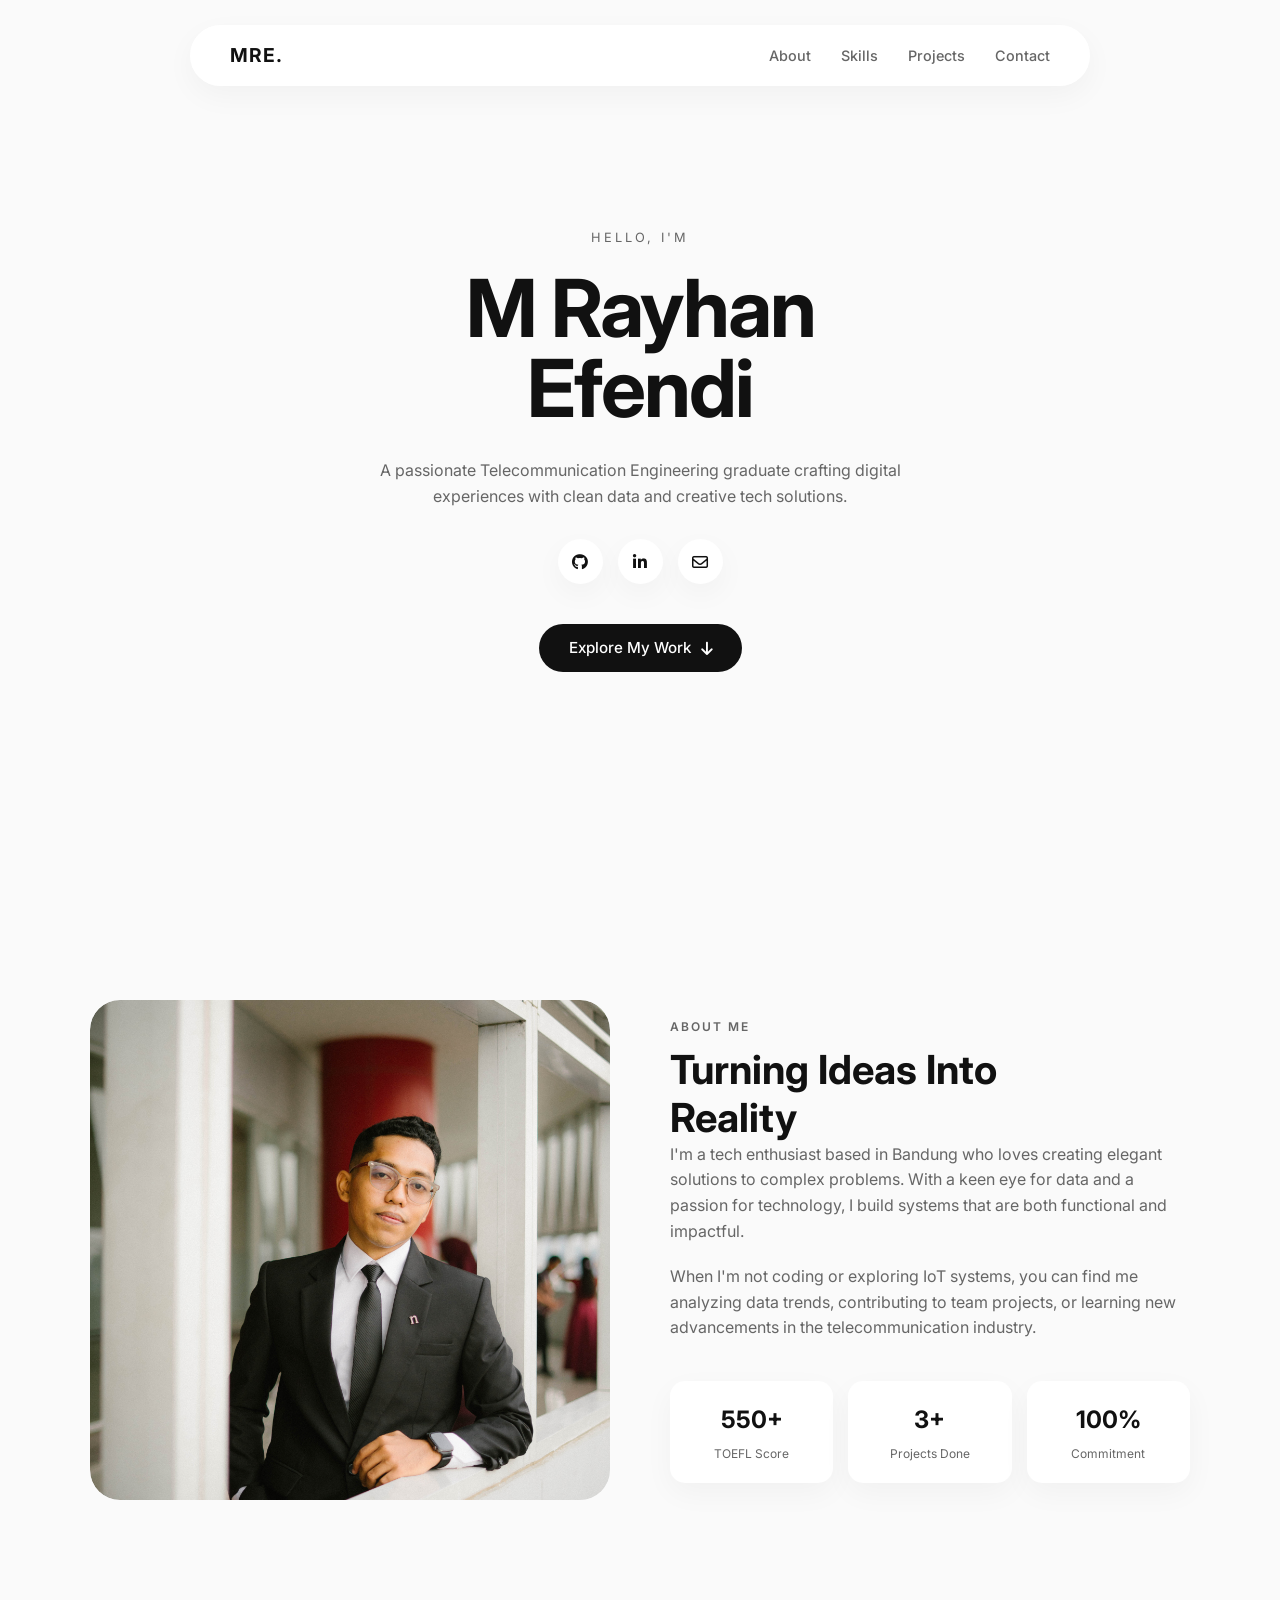
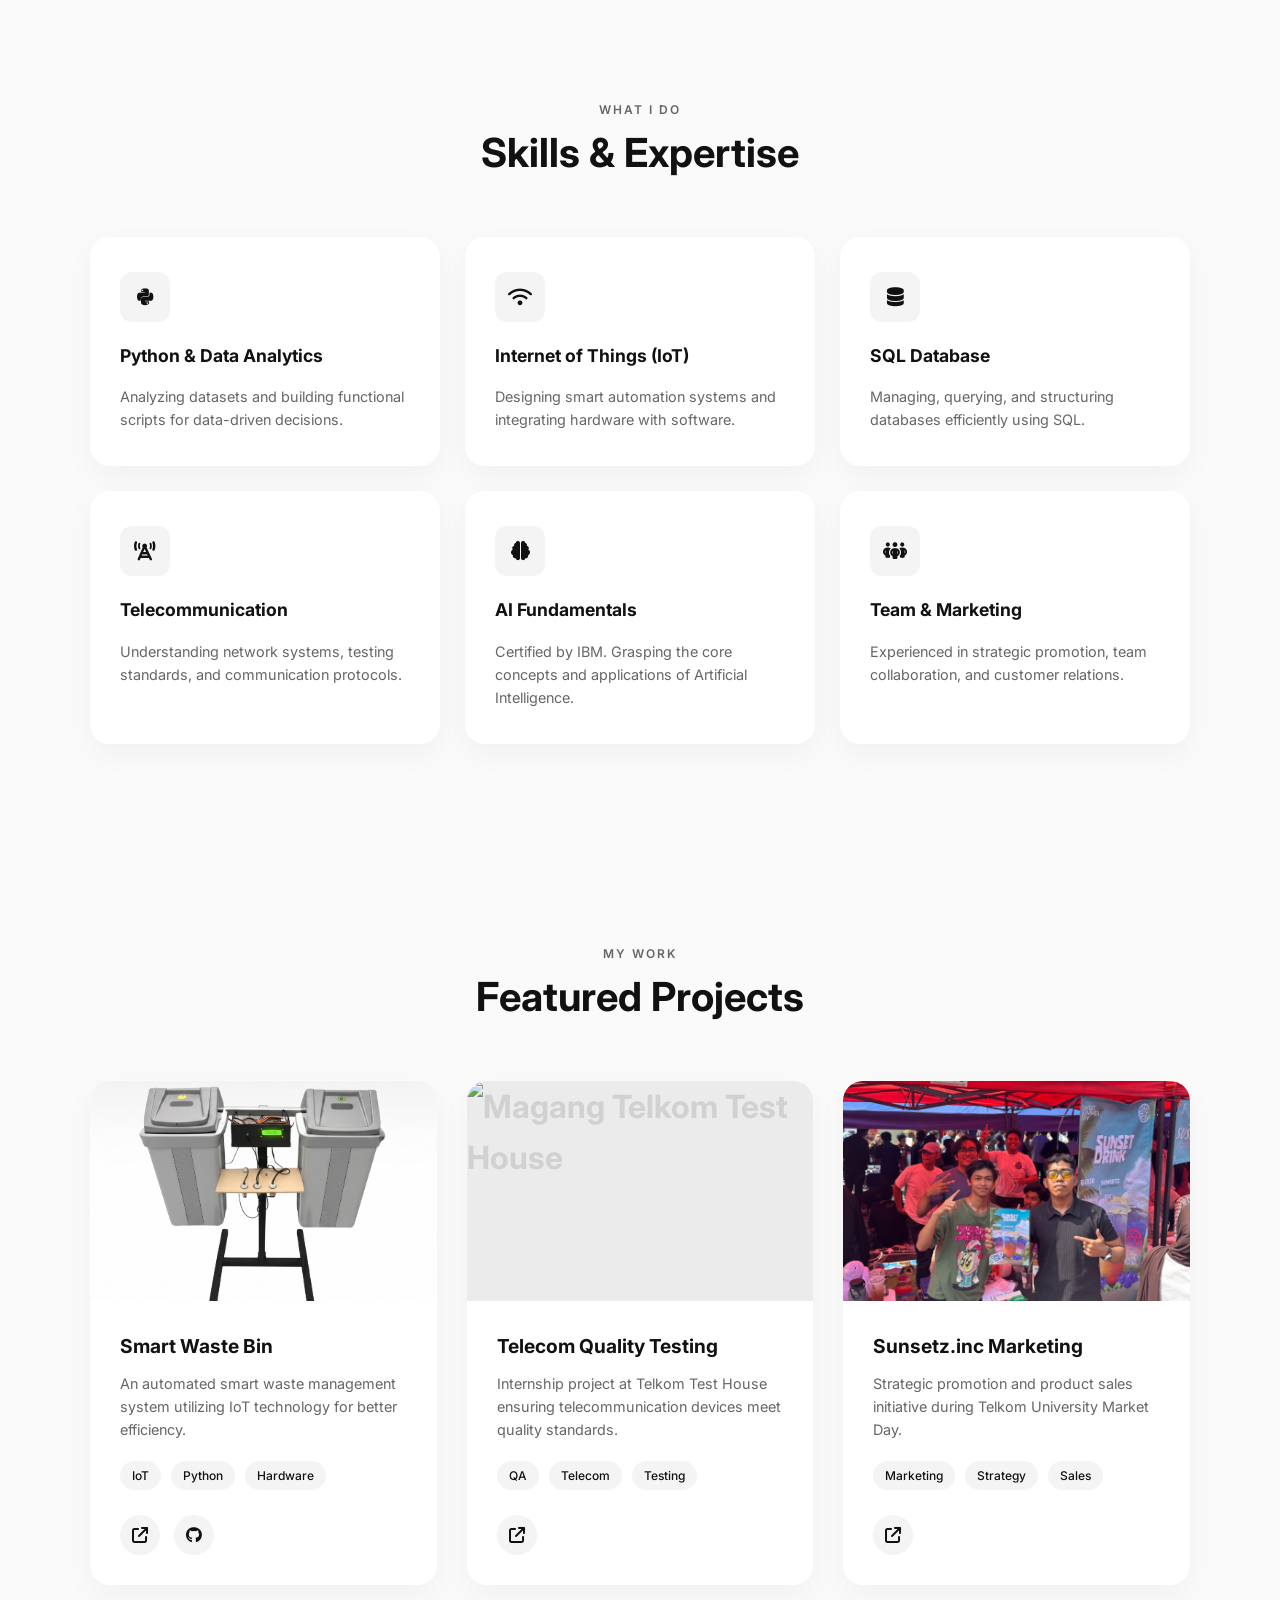
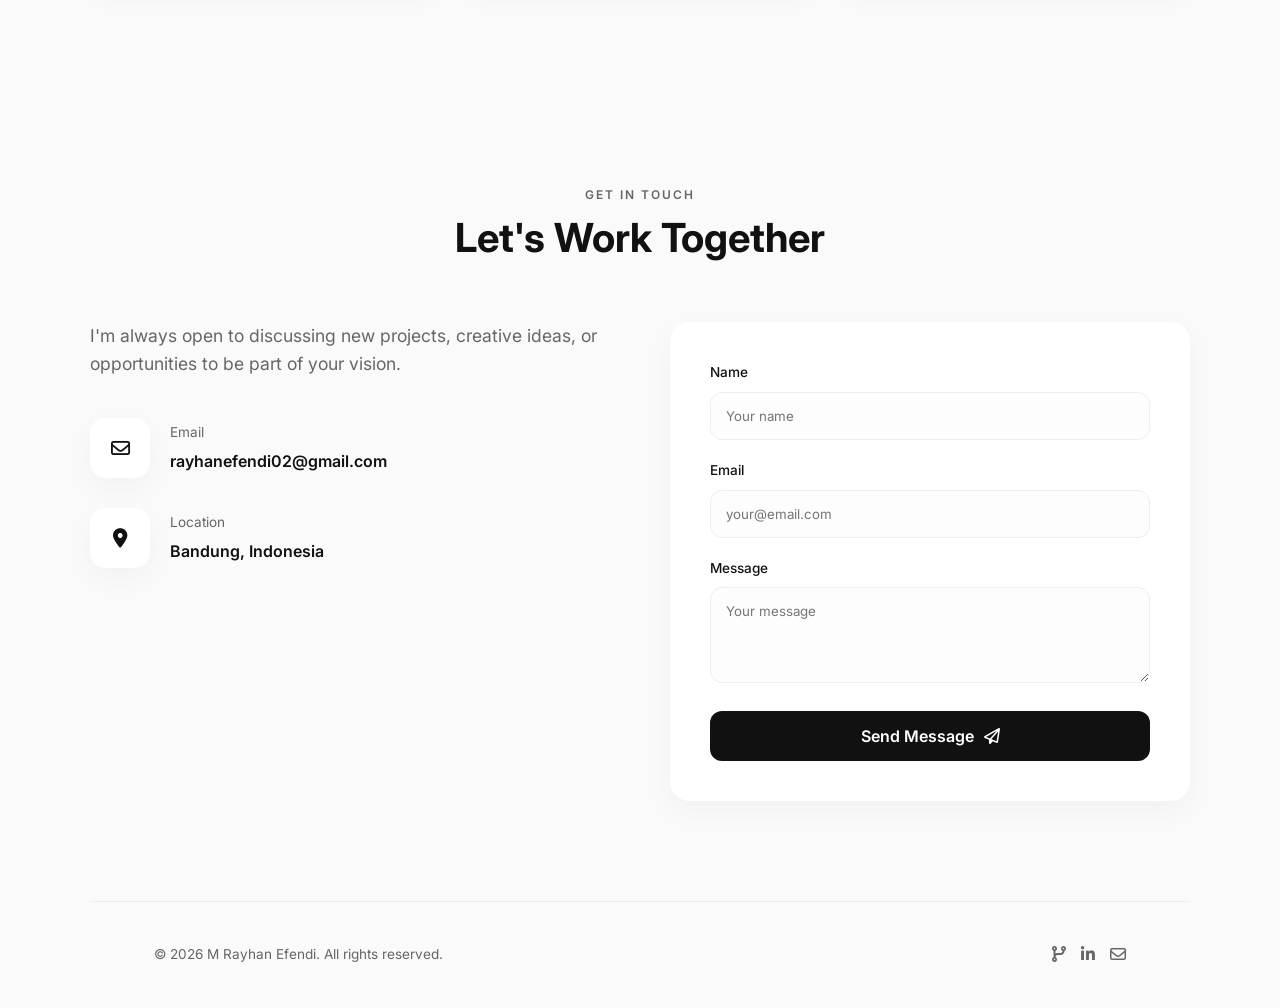
==== index.html @ 240150b1 "Add files via upload" ====
<!DOCTYPE html>
<html lang="id">
<head>
    <meta charset="UTF-8">
    <meta name="viewport" content="width=device-width, initial-scale=1.0">
    <title>M Rayhan Efendi | Portfolio</title>
    <!-- Font Google: Inter -->
    <link href="https://fonts.googleapis.com/css2?family=Inter:wght@300;400;500;600;700&display=swap" rel="stylesheet">
    <!-- Ikon FontAwesome -->
    <link rel="stylesheet" href="https://cdnjs.cloudflare.com/ajax/libs/font-awesome/6.4.0/css/all.min.css">
    <link rel="stylesheet" href="style.css">
</head>
<body>

    <!-- Navigasi -->
    <nav class="navbar">
        <div class="logo">MRE.</div>
        <ul class="nav-links">
            <li><a href="#about">About</a></li>
            <li><a href="#skills">Skills</a></li>
            <li><a href="#projects">Projects</a></li>
            <li><a href="#contact">Contact</a></li>
        </ul>
    </nav>

    <!-- Hero Section -->
    <section id="hero" class="hero-section">
        <p class="subtitle">HELLO, I'M</p>
        <h1>M Rayhan<br>Efendi</h1>
        <p class="description">
            A passionate Telecommunication Engineering graduate crafting digital<br>experiences with clean data and creative tech solutions.
        </p>
        <div class="social-icons">
            <a href="https://github.com/rayhanefendi1"><i class="fa-brands fa-github"></i></a>
            <a href="https://www.linkedin.com/in/rayhanefendi/"><i class="fa-brands fa-linkedin-in"></i></a>
            <a href="https://mail.google.com/mail/?view=cm&fs=1&to=rayhanefendi02@gmail.com" target="_blank"><i class="fa-regular fa-envelope"></i></a>
        </div>
        <a href="#projects" class="btn-primary">Explore My Work <i class="fa-solid fa-arrow-down"></i></a>
    </section>

    <!-- About Section -->
    <section id="about" class="section">
        <div class="section-container about-grid">
            <div class="about-image">
    <img src="images/profil.jpg" alt="Foto M Rayhan Efendi">
</div>
            <div class="about-content">
                <p class="section-label">ABOUT ME</p>
                <h2>Turning Ideas Into<br>Reality</h2>
                <p class="text-muted">
                    I'm a tech enthusiast based in Bandung who loves creating elegant solutions to complex problems. With a keen eye for data and a passion for technology, I build systems that are both functional and impactful.
                </p>
                <p class="text-muted">
                    When I'm not coding or exploring IoT systems, you can find me analyzing data trends, contributing to team projects, or learning new advancements in the telecommunication industry.
                </p>
                <div class="stats-grid">
                    <div class="stat-box">
                        <h3>550+</h3>
                        <p>TOEFL Score</p>
                    </div>
                    <div class="stat-box">
                        <h3>3+</h3>
                        <p>Projects Done</p>
                    </div>
                    <div class="stat-box">
                        <h3>100%</h3>
                        <p>Commitment</p>
                    </div>
                </div>
            </div>
        </div>
    </section>

    <!-- Skills Section -->
    <section id="skills" class="section">
        <div class="section-header">
            <p class="section-label">WHAT I DO</p>
            <h2>Skills & Expertise</h2>
        </div>
        <div class="section-container skills-grid">
            <!-- Card 1 -->
            <div class="skill-card">
                <div class="icon-box"><i class="fa-brands fa-python"></i></div>
                <h3>Python & Data Analytics</h3>
                <p>Analyzing datasets and building functional scripts for data-driven decisions.</p>
            </div>
            <!-- Card 2 -->
            <div class="skill-card">
                <div class="icon-box"><i class="fa-solid fa-wifi"></i></div>
                <h3>Internet of Things (IoT)</h3>
                <p>Designing smart automation systems and integrating hardware with software.</p>
            </div>
            <!-- Card 3 -->
            <div class="skill-card">
                <div class="icon-box"><i class="fa-solid fa-database"></i></div>
                <h3>SQL Database</h3>
                <p>Managing, querying, and structuring databases efficiently using SQL.</p>
            </div>
            <!-- Card 4 -->
            <div class="skill-card">
                <div class="icon-box"><i class="fa-solid fa-tower-cell"></i></div>
                <h3>Telecommunication</h3>
                <p>Understanding network systems, testing standards, and communication protocols.</p>
            </div>
            <!-- Card 5 -->
            <div class="skill-card">
                <div class="icon-box"><i class="fa-solid fa-brain"></i></div>
                <h3>AI Fundamentals</h3>
                <p>Certified by IBM. Grasping the core concepts and applications of Artificial Intelligence.</p>
            </div>
            <!-- Card 6 -->
            <div class="skill-card">
                <div class="icon-box"><i class="fa-solid fa-people-group"></i></div>
                <h3>Team & Marketing</h3>
                <p>Experienced in strategic promotion, team collaboration, and customer relations.</p>
            </div>
        </div>
    </section>

    <!-- Projects Section -->
    <section id="projects" class="section">
        <div class="section-header">
            <p class="section-label">MY WORK</p>
            <h2>Featured Projects</h2>
        </div>
        <div class="section-container projects-grid">
            <!-- Project 1 -->
            <div class="project-card">
                <div class="project-img">
    <img src="images/proyek1.png" alt="Proyek Smart Waste Bin">
</div>
                <div class="project-info">
                    <h3>Smart Waste Bin</h3>
                    <p>An automated smart waste management system utilizing IoT technology for better efficiency.</p>
                    <div class="tags">
                        <span>IoT</span>
                        <span>Python</span>
                        <span>Hardware</span>
                    </div>
                    <div class="project-links">
                        <a href="https://repository.telkomuniversity.ac.id/pustaka/239246/pengembangan-aplikasi-bank-sampah-dan-perancangan-tempat-sampah-pintar-berbasis-iot-dalam-bentuk-buku-karya-ilmiah.html"><i class="fa-solid fa-arrow-up-right-from-square"></i></a>
                        <a href="#"><i class="fa-brands fa-github"></i></a>
                    </div>
                </div>
            </div>
            <!-- Project 2 -->
            <div class="project-card">
                <div class="project-img">
    <img src="images/proyek2.jpg" alt="Magang Telkom Test House">
</div>
                <div class="project-info">
                    <h3>Telecom Quality Testing</h3>
                    <p>Internship project at Telkom Test House ensuring telecommunication devices meet quality standards.</p>
                    <div class="tags">
                        <span>QA</span>
                        <span>Telecom</span>
                        <span>Testing</span>
                    </div>
                    <div class="project-links">
                        <a href="https://telkomtesthouse.co.id/"><i class="fa-solid fa-arrow-up-right-from-square"></i></a>
                    </div>
                </div>
            </div>
            <!-- Project 3 -->
            <div class="project-card">
                <div class="project-img">
    <img src="images/proyek3.jpg" alt="Market Day Telkom University">
</div>
                <div class="project-info">
                    <h3>Sunsetz.inc Marketing</h3>
                    <p>Strategic promotion and product sales initiative during Telkom University Market Day.</p>
                    <div class="tags">
                        <span>Marketing</span>
                        <span>Strategy</span>
                        <span>Sales</span>
                    </div>
                    <div class="project-links">
                        <a href="https://www.instagram.com/sunsetz.inc?utm_source=ig_web_button_share_sheet&igsh=ZDNlZDc0MzIxNw=="><i class="fa-solid fa-arrow-up-right-from-square"></i></a>
                    </div>
                </div>
            </div>
        </div>
    </section>

    <!-- Contact Section -->
    <section id="contact" class="section">
        <div class="section-header">
            <p class="section-label">GET IN TOUCH</p>
            <h2>Let's Work Together</h2>
        </div>
        <div class="section-container contact-grid">
            <div class="contact-info">
                <p class="contact-desc">I'm always open to discussing new projects, creative ideas, or opportunities to be part of your vision.</p>
                
                <!-- Tombol Klik Email (Langsung ke Gmail) -->
<a href="https://mail.google.com/mail/?view=cm&fs=1&to=rayhanefendi02@gmail.com" target="_blank" class="contact-item link-interaktif">
    <div class="icon-box"><i class="fa-regular fa-envelope"></i></div>
    <div>
        <p class="item-title">Email</p>
        <p class="item-detail">rayhanefendi02@gmail.com</p>
    </div>
</a>

<!-- Tombol Klik Lokasi (Membuka Google Maps) -->
<a href="https://maps.google.com/?q=Bandung,Indonesia" target="_blank" class="contact-item link-interaktif">
    <div class="icon-box"><i class="fa-solid fa-location-dot"></i></div>
    <div>
        <p class="item-title">Location</p>
        <p class="item-detail">Bandung, Indonesia</p>
    </div>
</a>
            </div>
            
            <div class="contact-form">
                <form>
                    <div class="form-group">
                        <label>Name</label>
                        <input type="text" placeholder="Your name">
                    </div>
                    <div class="form-group">
                        <label>Email</label>
                        <input type="email" placeholder="your@email.com">
                    </div>
                    <div class="form-group">
                        <label>Message</label>
                        <textarea rows="4" placeholder="Your message"></textarea>
                    </div>
                    <button type="submit" class="btn-submit">Send Message <i class="fa-regular fa-paper-plane"></i></button>
                </form>
            </div>
        </div>
    </section>

    <!-- Footer -->
    <footer>
        <p>&copy; 2026 M Rayhan Efendi. All rights reserved.</p>
        <div class="footer-icons">
            <a href="#"><i class="fa-solid fa-code-branch"></i></a>
            <a href="https://www.linkedin.com/in/rayhanefendi/"><i class="fa-brands fa-linkedin-in"></i></a>
            <a href="https://mail.google.com/mail/?view=cm&fs=1&to=rayhanefendi02@gmail.com" target="_blank"><i class="fa-regular fa-envelope"></i></a>
        </div>
    </footer>

</body>
</html>
---- style.css ----
/* Variabel Warna & Font */
:root {
    --bg-color: #fafafa;
    --card-bg: #ffffff;
    --text-main: #111111;
    --text-muted: #666666;
    --accent: #000000;
    --border-radius: 20px;
    --shadow: 0 10px 30px rgba(0, 0, 0, 0.04);
}

* {
    margin: 0;
    padding: 0;
    box-sizing: border-box;
    font-family: 'Inter', sans-serif;
    scroll-behavior: smooth;
}

body {
    background-color: var(--bg-color);
    color: var(--text-main);
    line-height: 1.6;
}

/* Navigasi (Pill Shape) */
.navbar {
    position: fixed;
    top: 25px;
    left: 50%;
    transform: translateX(-50%);
    background: rgba(255, 255, 255, 0.95);
    backdrop-filter: blur(10px);
    padding: 15px 40px;
    border-radius: 50px;
    display: flex;
    justify-content: space-between;
    align-items: center;
    width: 90%;
    max-width: 900px;
    box-shadow: var(--shadow);
    z-index: 1000;
}

.logo {
    font-weight: 700;
    font-size: 1.2rem;
    letter-spacing: 1px;
}

.nav-links {
    list-style: none;
    display: flex;
    gap: 30px;
}

.nav-links a {
    text-decoration: none;
    color: var(--text-muted);
    font-size: 0.9rem;
    font-weight: 500;
    transition: color 0.3s;
}

.nav-links a:hover {
    color: var(--text-main);
}

/* Base Layout Sections */
.section {
    padding: 100px 5%;
}

.section-container {
    max-width: 1100px;
    margin: 0 auto;
}

.section-header {
    text-align: center;
    margin-bottom: 60px;
}

.section-label {
    font-size: 0.75rem;
    font-weight: 600;
    color: var(--text-muted);
    letter-spacing: 2px;
    margin-bottom: 10px;
    text-transform: uppercase;
}

h2 {
    font-size: 2.5rem;
    font-weight: 700;
    line-height: 1.2;
}

.text-muted {
    color: var(--text-muted);
    margin-bottom: 20px;
}

/* Hero Section */
.hero-section {
    height: 100vh;
    display: flex;
    flex-direction: column;
    justify-content: center;
    align-items: center;
    text-align: center;
    padding: 0 20px;
}

.hero-section .subtitle {
    font-size: 0.8rem;
    letter-spacing: 3px;
    color: var(--text-muted);
    margin-bottom: 20px;
}

.hero-section h1 {
    font-size: 5rem;
    font-weight: 700;
    line-height: 1;
    margin-bottom: 30px;
    letter-spacing: -2px;
}

.hero-section .description {
    color: var(--text-muted);
    max-width: 600px;
    margin-bottom: 30px;
}

.social-icons {
    display: flex;
    gap: 15px;
    margin-bottom: 40px;
}

.social-icons a {
    display: flex;
    align-items: center;
    justify-content: center;
    width: 45px;
    height: 45px;
    background: var(--card-bg);
    border-radius: 50%;
    color: var(--text-main);
    text-decoration: none;
    box-shadow: var(--shadow);
    transition: transform 0.3s;
}

.social-icons a:hover {
    transform: translateY(-3px);
}

.btn-primary {
    background: var(--text-main);
    color: white;
    padding: 12px 30px;
    border-radius: 30px;
    text-decoration: none;
    font-weight: 500;
    font-size: 0.95rem;
    display: inline-flex;
    align-items: center;
    gap: 10px;
    transition: opacity 0.3s;
}

.btn-primary:hover {
    opacity: 0.8;
}

/* About Section */
.about-grid {
    display: grid;
    grid-template-columns: 1fr 1fr;
    gap: 60px;
    align-items: center;
}

.about-image {
    background: #ebebeb;
    border-radius: 30px;
    height: 500px;
    display: flex;
    justify-content: center;
    align-items: center;
    font-size: 5rem;
    font-weight: 700;
    color: #d1d1d1;
}

.stats-grid {
    display: grid;
    grid-template-columns: repeat(3, 1fr);
    gap: 15px;
    margin-top: 40px;
}

.stat-box {
    background: var(--card-bg);
    padding: 20px;
    border-radius: 15px;
    text-align: center;
    box-shadow: var(--shadow);
}

.stat-box h3 {
    font-size: 1.5rem;
    margin-bottom: 5px;
}

.stat-box p {
    font-size: 0.75rem;
    color: var(--text-muted);
}

/* Skills Section */
.skills-grid {
    display: grid;
    grid-template-columns: repeat(3, 1fr);
    gap: 25px;
}

.skill-card {
    background: var(--card-bg);
    padding: 35px 30px;
    border-radius: var(--border-radius);
    box-shadow: var(--shadow);
    transition: transform 0.3s;
}

.skill-card:hover {
    transform: translateY(-5px);
}

.skill-card .icon-box {
    display: inline-flex;
    align-items: center;
    justify-content: center;
    width: 50px;
    height: 50px;
    background: #f4f4f4;
    border-radius: 12px;
    margin-bottom: 20px;
    font-size: 1.2rem;
}

.skill-card h3 {
    font-size: 1.1rem;
    margin-bottom: 15px;
}

.skill-card p {
    font-size: 0.9rem;
    color: var(--text-muted);
}

/* Projects Section */
.projects-grid {
    display: grid;
    grid-template-columns: repeat(3, 1fr);
    gap: 30px;
}

.project-card {
    background: var(--card-bg);
    border-radius: var(--border-radius);
    overflow: hidden;
    box-shadow: var(--shadow);
    display: flex;
    flex-direction: column;
}

.project-img {
    background: #ebebeb;
    height: 220px;
    display: flex;
    justify-content: center;
    align-items: center;
    font-size: 2rem;
    font-weight: 700;
    color: #d1d1d1;
}

.project-info {
    padding: 30px;
    display: flex;
    flex-direction: column;
    flex-grow: 1;
}

.project-info h3 {
    font-size: 1.2rem;
    margin-bottom: 10px;
}

.project-info p {
    font-size: 0.9rem;
    color: var(--text-muted);
    margin-bottom: 20px;
    flex-grow: 1;
}

.tags {
    display: flex;
    gap: 10px;
    margin-bottom: 25px;
}

.tags span {
    background: #f4f4f4;
    padding: 5px 12px;
    border-radius: 20px;
    font-size: 0.75rem;
    font-weight: 500;
}

.project-links a {
    display: inline-flex;
    align-items: center;
    justify-content: center;
    width: 40px;
    height: 40px;
    border-radius: 50%;
    background: #f4f4f4;
    color: var(--text-main);
    text-decoration: none;
    margin-right: 10px;
    transition: background 0.3s;
}

.project-links a:hover {
    background: #e0e0e0;
}

/* Contact Section */
.contact-grid {
    display: grid;
    grid-template-columns: 1fr 1fr;
    gap: 60px;
    align-items: flex-start;
}

.contact-desc {
    font-size: 1.1rem;
    color: var(--text-muted);
    margin-bottom: 40px;
}

.contact-item {
    display: flex;
    align-items: center;
    gap: 20px;
    margin-bottom: 30px;
}

.contact-item .icon-box {
    display: flex;
    align-items: center;
    justify-content: center;
    width: 60px;
    height: 60px;
    background: var(--card-bg);
    border-radius: 15px;
    box-shadow: var(--shadow);
    font-size: 1.2rem;
}

.item-title {
    font-size: 0.85rem;
    color: var(--text-muted);
    margin-bottom: 5px;
}

.item-detail {
    font-weight: 600;
}

.contact-form {
    background: var(--card-bg);
    padding: 40px;
    border-radius: var(--border-radius);
    box-shadow: var(--shadow);
}

.form-group {
    margin-bottom: 20px;
}

.form-group label {
    display: block;
    font-size: 0.85rem;
    margin-bottom: 8px;
    font-weight: 500;
}

.form-group input,
.form-group textarea {
    width: 100%;
    padding: 15px;
    border: 1px solid #eee;
    border-radius: 12px;
    background: #fdfdfd;
    outline: none;
    font-family: inherit;
    transition: border-color 0.3s;
}

.form-group input:focus,
.form-group textarea:focus {
    border-color: #ccc;
}

.btn-submit {
    width: 100%;
    padding: 15px;
    background: var(--text-main);
    color: white;
    border: none;
    border-radius: 12px;
    font-weight: 600;
    font-size: 1rem;
    cursor: pointer;
    display: flex;
    justify-content: center;
    align-items: center;
    gap: 10px;
    transition: opacity 0.3s;
}

.btn-submit:hover {
    opacity: 0.8;
}

/* Footer */
footer {
    display: flex;
    justify-content: space-between;
    align-items: center;
    padding: 40px 5%;
    max-width: 1100px;
    margin: 0 auto;
    border-top: 1px solid #eee;
}

footer p {
    font-size: 0.85rem;
    color: var(--text-muted);
}

.footer-icons {
    display: flex;
    gap: 15px;
}

.footer-icons a {
    color: var(--text-muted);
    text-decoration: none;
    transition: color 0.3s;
}

.footer-icons a:hover {
    color: var(--text-main);
}

/* Responsive Design untuk HP & Tablet */
@media (max-width: 900px) {
    .about-grid, .contact-grid {
        grid-template-columns: 1fr;
    }
    .skills-grid, .projects-grid {
        grid-template-columns: repeat(2, 1fr);
    }
    .hero-section h1 {
        font-size: 3.5rem;
    }
    .nav-links {
        display: none; /* Menu disembunyikan di layar kecil */
    }
    .navbar {
        justify-content: center;
    }
}

@media (max-width: 600px) {
    .skills-grid, .projects-grid, .stats-grid {
        grid-template-columns: 1fr;
    }
    .hero-section h1 {
        font-size: 2.5rem;
    }
    footer {
        flex-direction: column;
        gap: 20px;
        text-align: center;
    }
}

/* Pengaturan Gambar Profil & Proyek */
.about-image, .project-img {
    padding: 0;
    overflow: hidden; /* Memotong gambar yang keluar batas lengkungan */
}

.about-image img {
    width: 100%;
    height: 100%;
    object-fit: cover; /* Memastikan gambar tidak gepeng */
    border-radius: 30px;
}

.project-img img {
    width: 100%;
    height: 100%;
    object-fit: cover;
    transition: transform 0.5s ease;
}

/* Efek Zoom saat proyek disorot mouse */
.project-card:hover .project-img img {
    transform: scale(1.1);
}

/* Efek interaktif untuk tombol kotak kontak */
a.link-interaktif {
    text-decoration: none; /* Menghilangkan garis bawah bawaan link */
    color: inherit; /* Mempertahankan warna teks asli (hitam/abu) */
    transition: transform 0.3s ease;
    cursor: pointer;
}

/* Membuat seluruh kotak kontak sedikit terangkat saat disorot mouse */
a.link-interaktif:hover {
    transform: translateX(10px);
}

/* Mengubah warna latar ikon saat disorot mouse agar lebih interaktif */
a.link-interaktif:hover .icon-box {
    background-color: #f0f0f0;
}
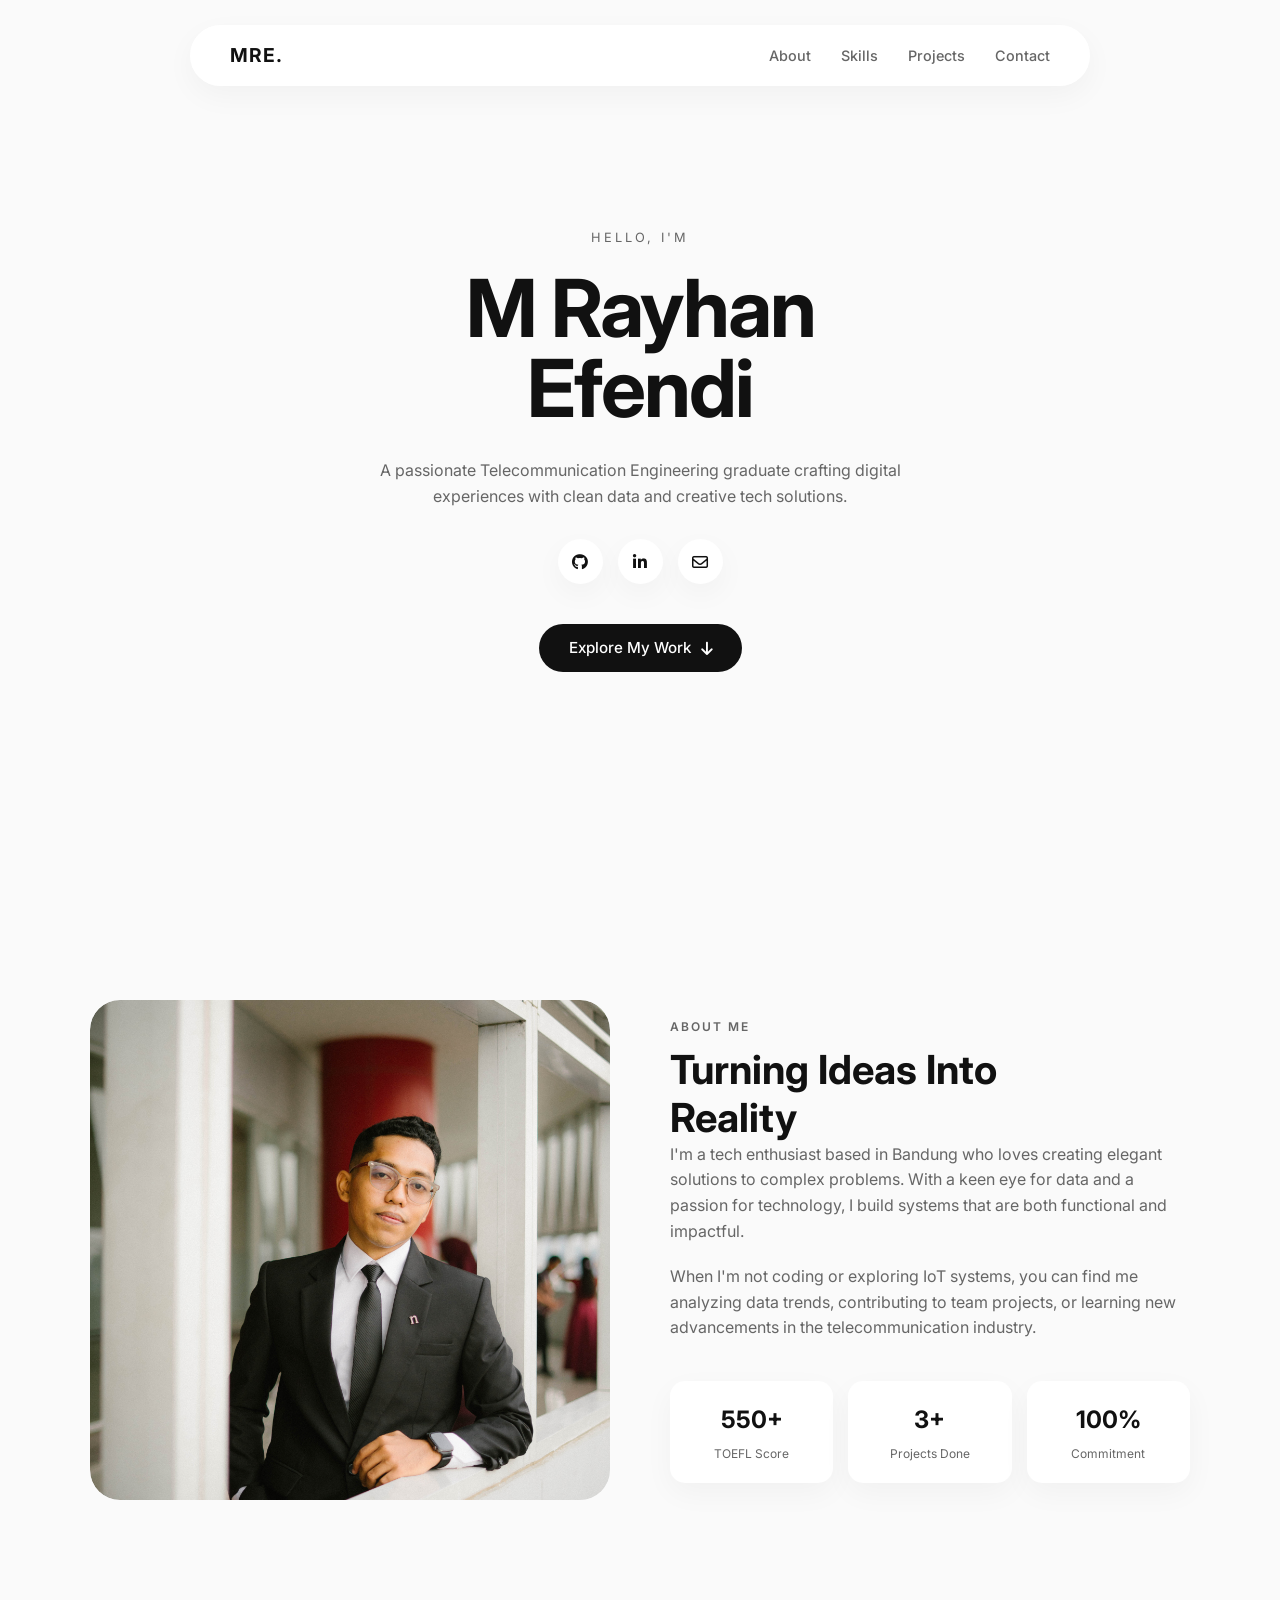
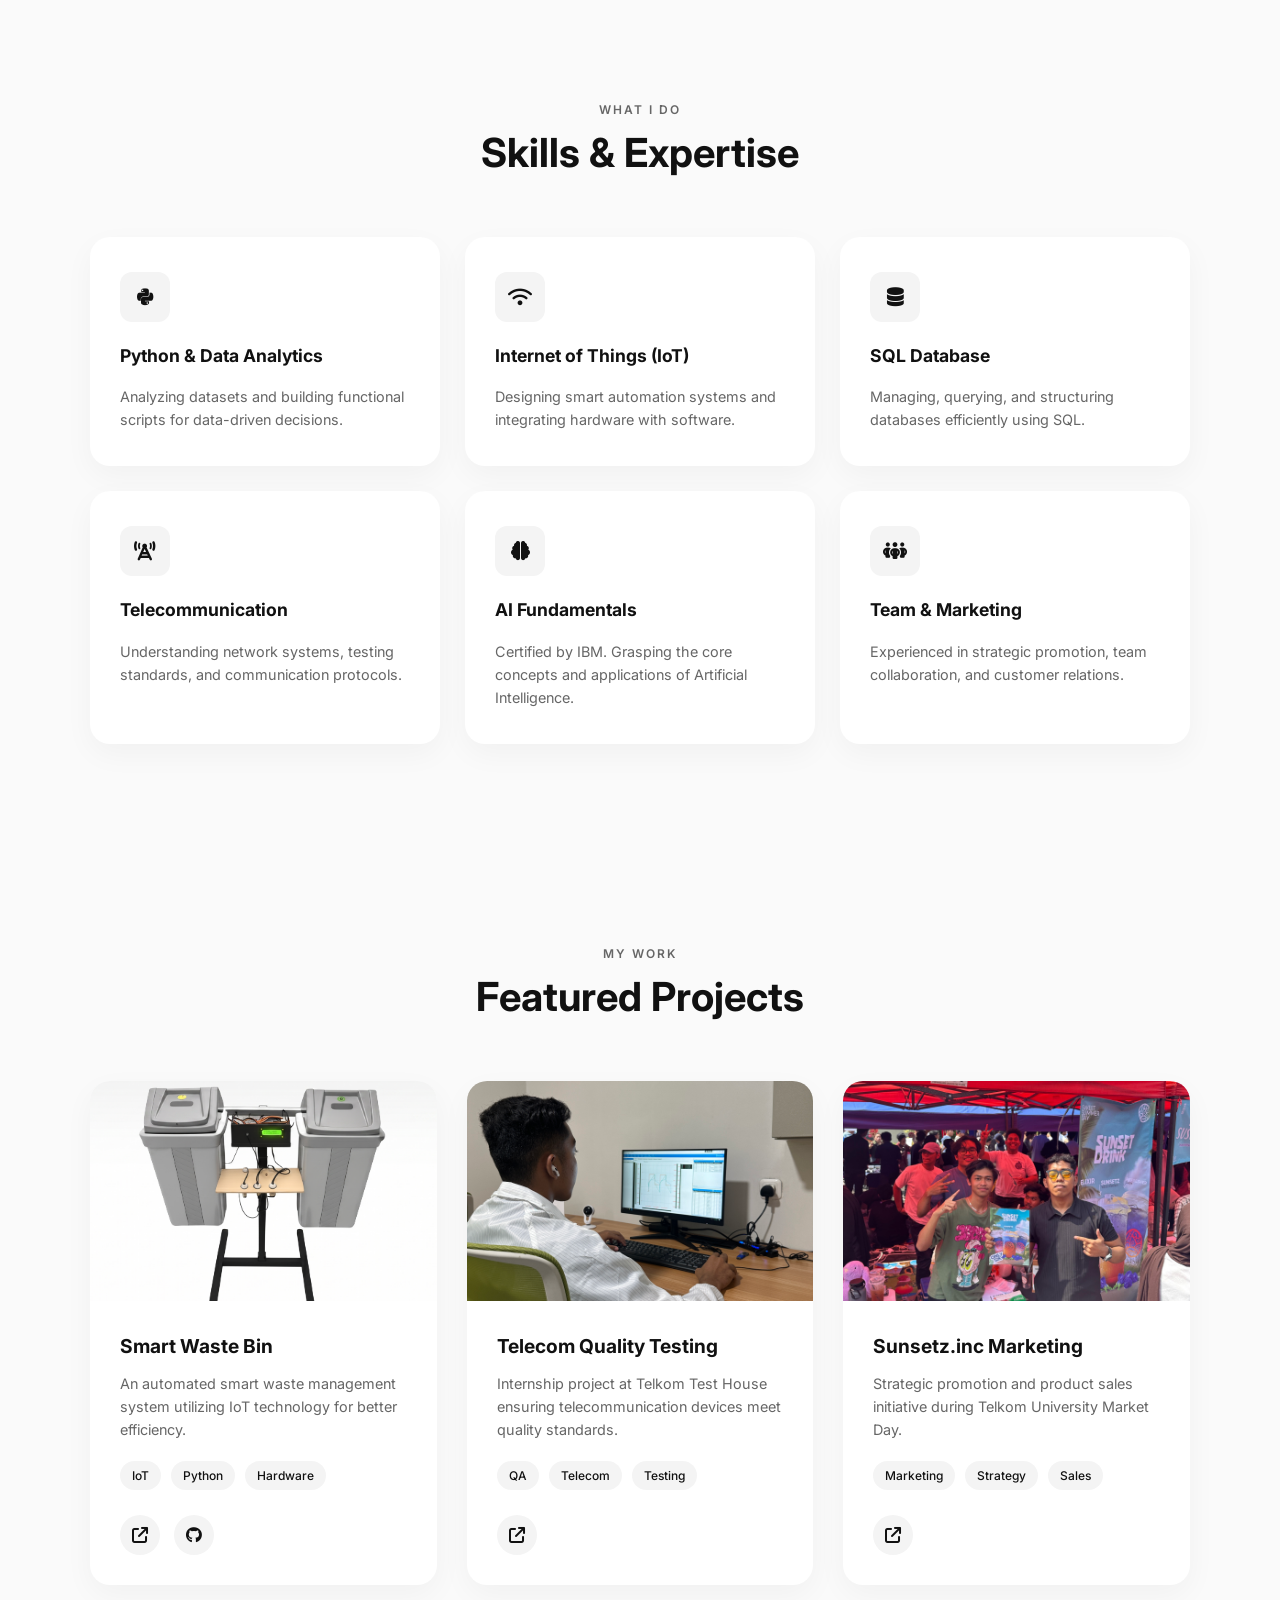
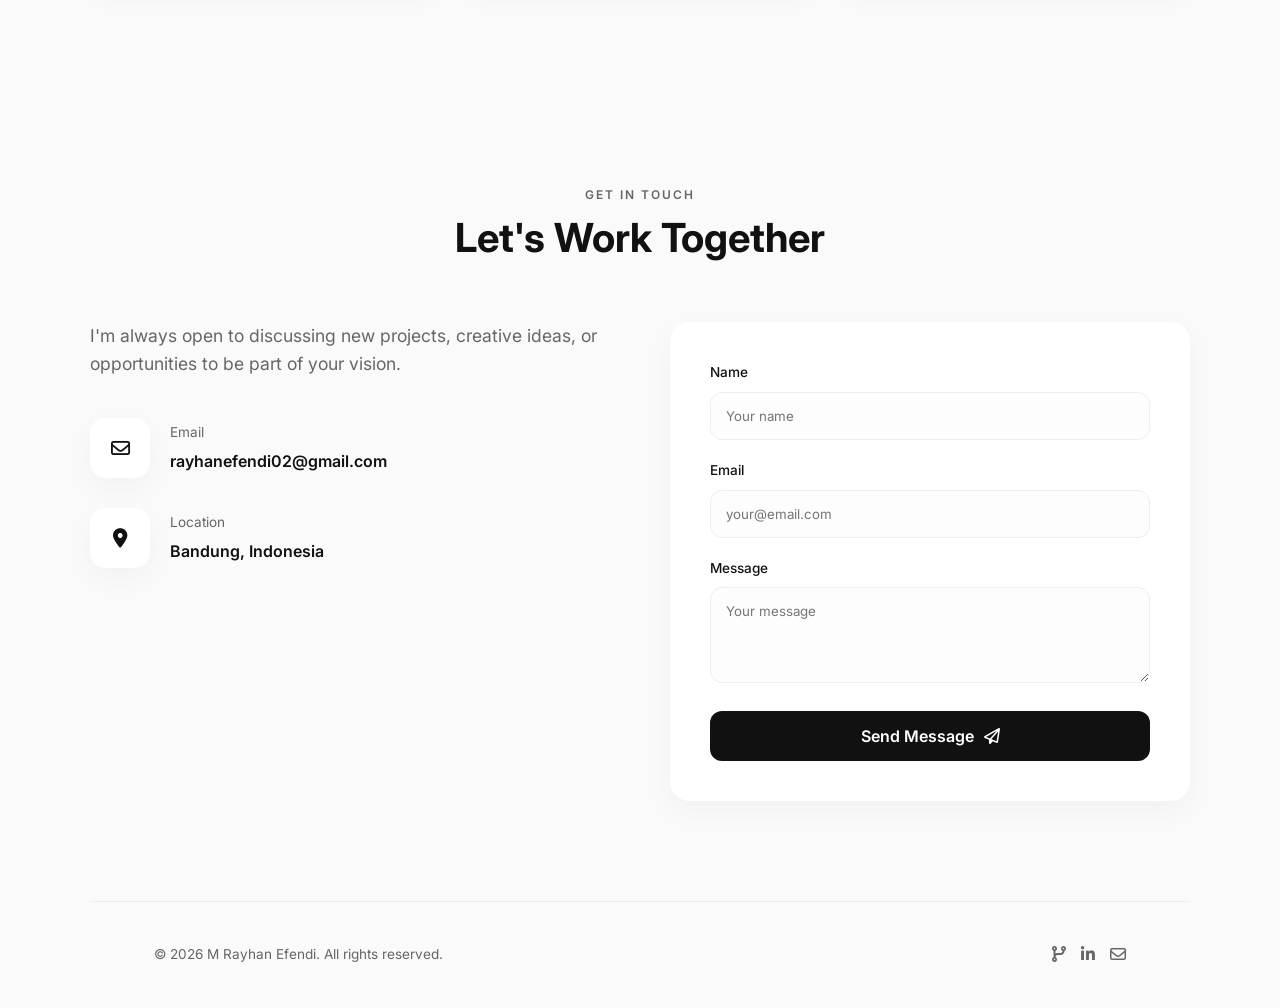
==== commit aa53d461: "Fix HTML encoding issues in index.html" ====
--- a/index.html
+++ b/index.html
@@ -146,7 +146,7 @@
             <!-- Project 2 -->
             <div class="project-card">
                 <div class="project-img">
-    <img src="images/proyek2.jpg" alt="Magang Telkom Test House">
+    <img src="images/proyek2.JPG" alt="Magang Telkom Test House">
 </div>
                 <div class="project-info">
                     <h3>Telecom Quality Testing</h3>
@@ -242,4 +242,4 @@
     </footer>
 
 </body>
-</html>+</html>
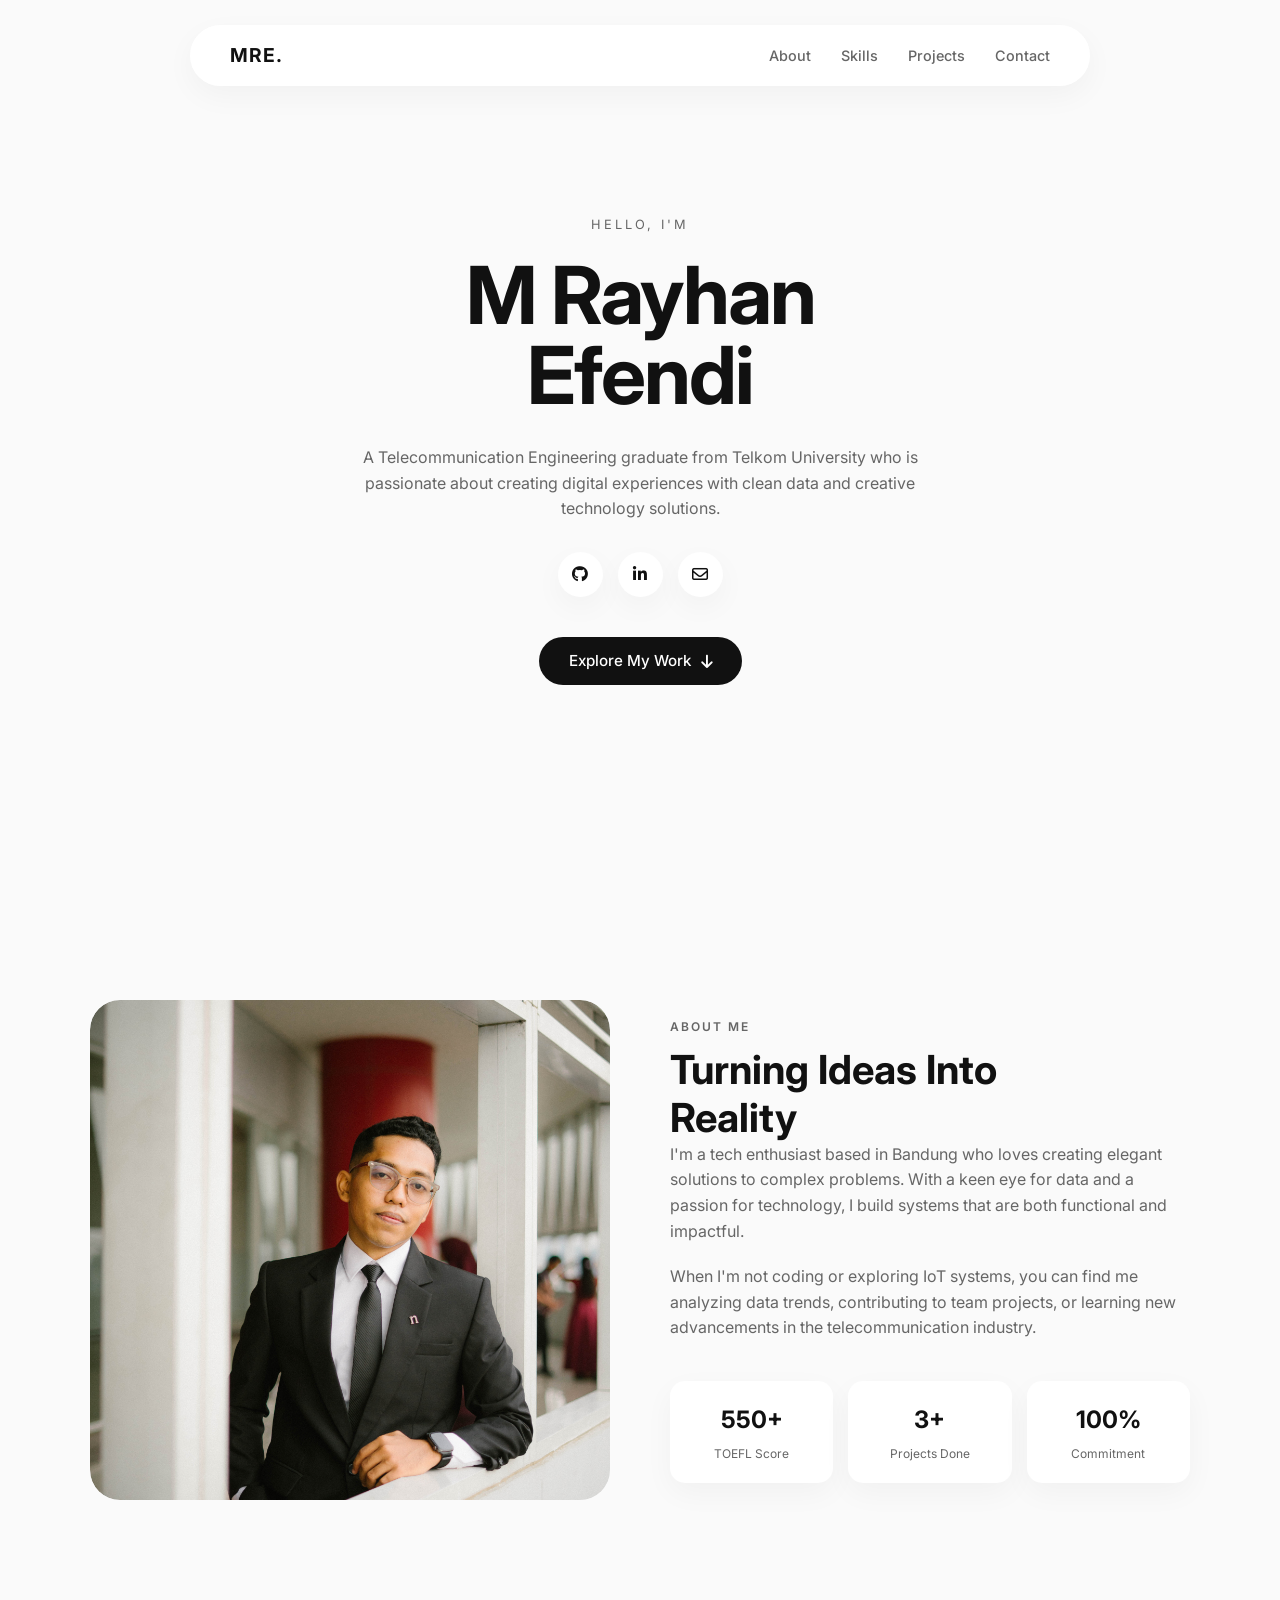
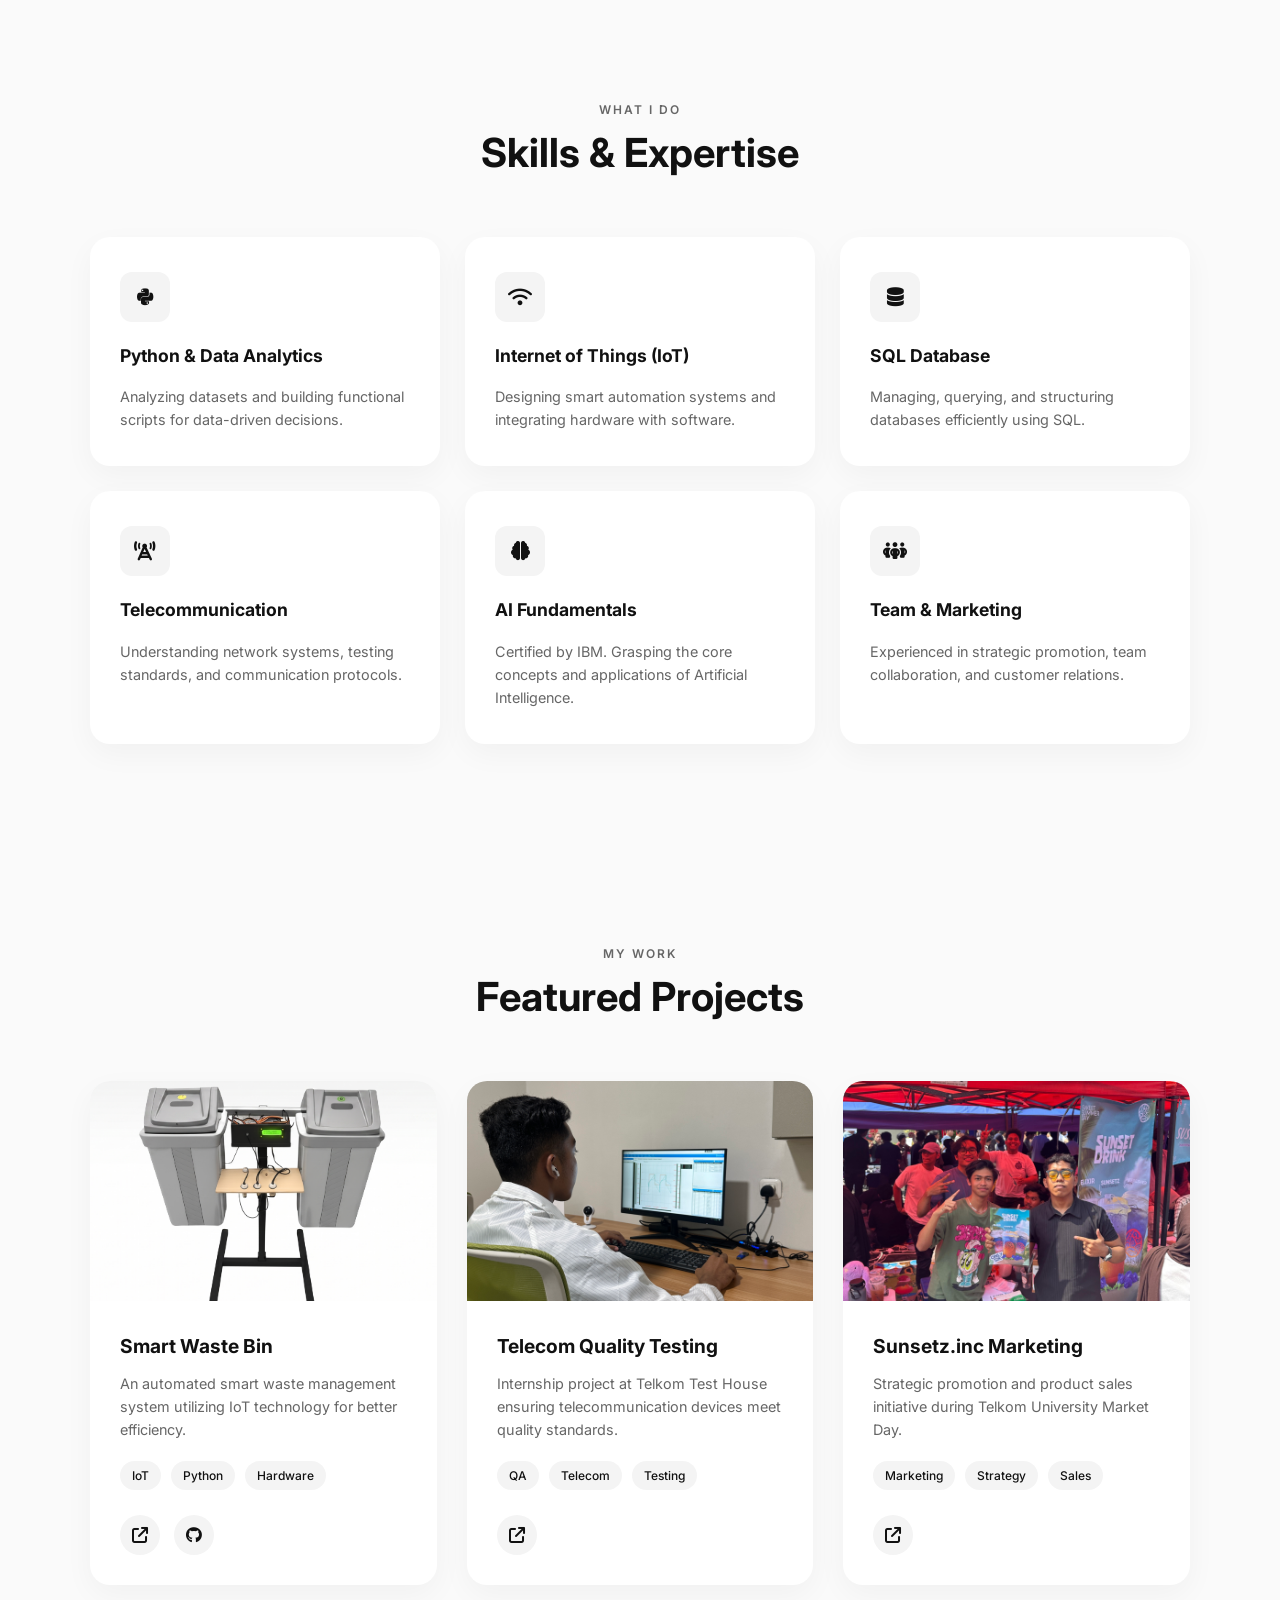
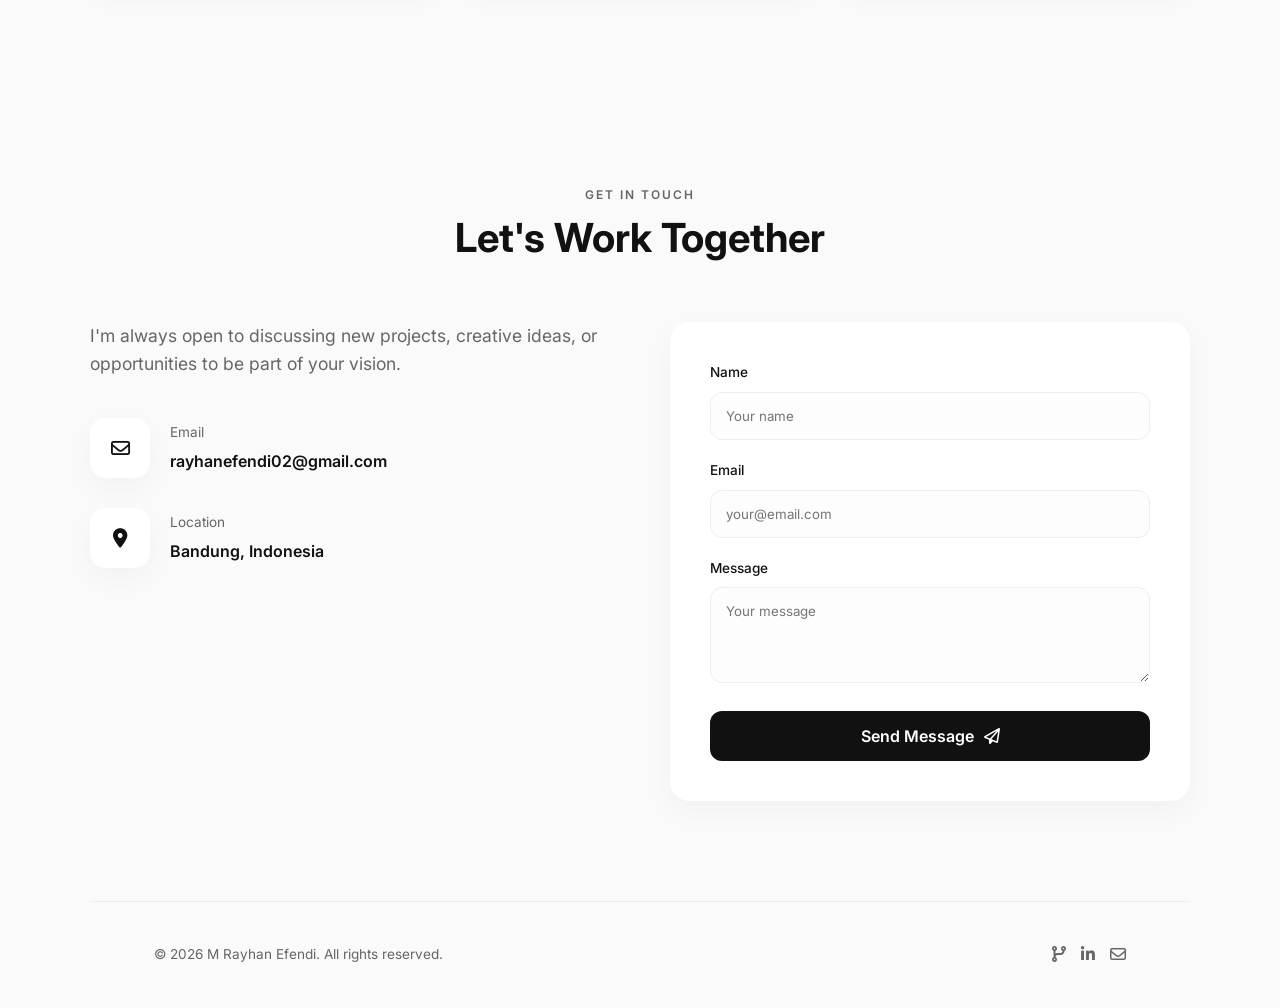
==== commit d666797c: "Revise index.html for portfolio updates Updated the content and structure of the portfolio webpage, " ====
--- a/index.html
+++ b/index.html
@@ -28,7 +28,7 @@
         <p class="subtitle">HELLO, I'M</p>
         <h1>M Rayhan<br>Efendi</h1>
         <p class="description">
-            A passionate Telecommunication Engineering graduate crafting digital<br>experiences with clean data and creative tech solutions.
+            A Telecommunication Engineering graduate from Telkom University who is passionate about creating digital experiences with clean data and creative technology solutions.
         </p>
         <div class="social-icons">
             <a href="https://github.com/rayhanefendi1"><i class="fa-brands fa-github"></i></a>
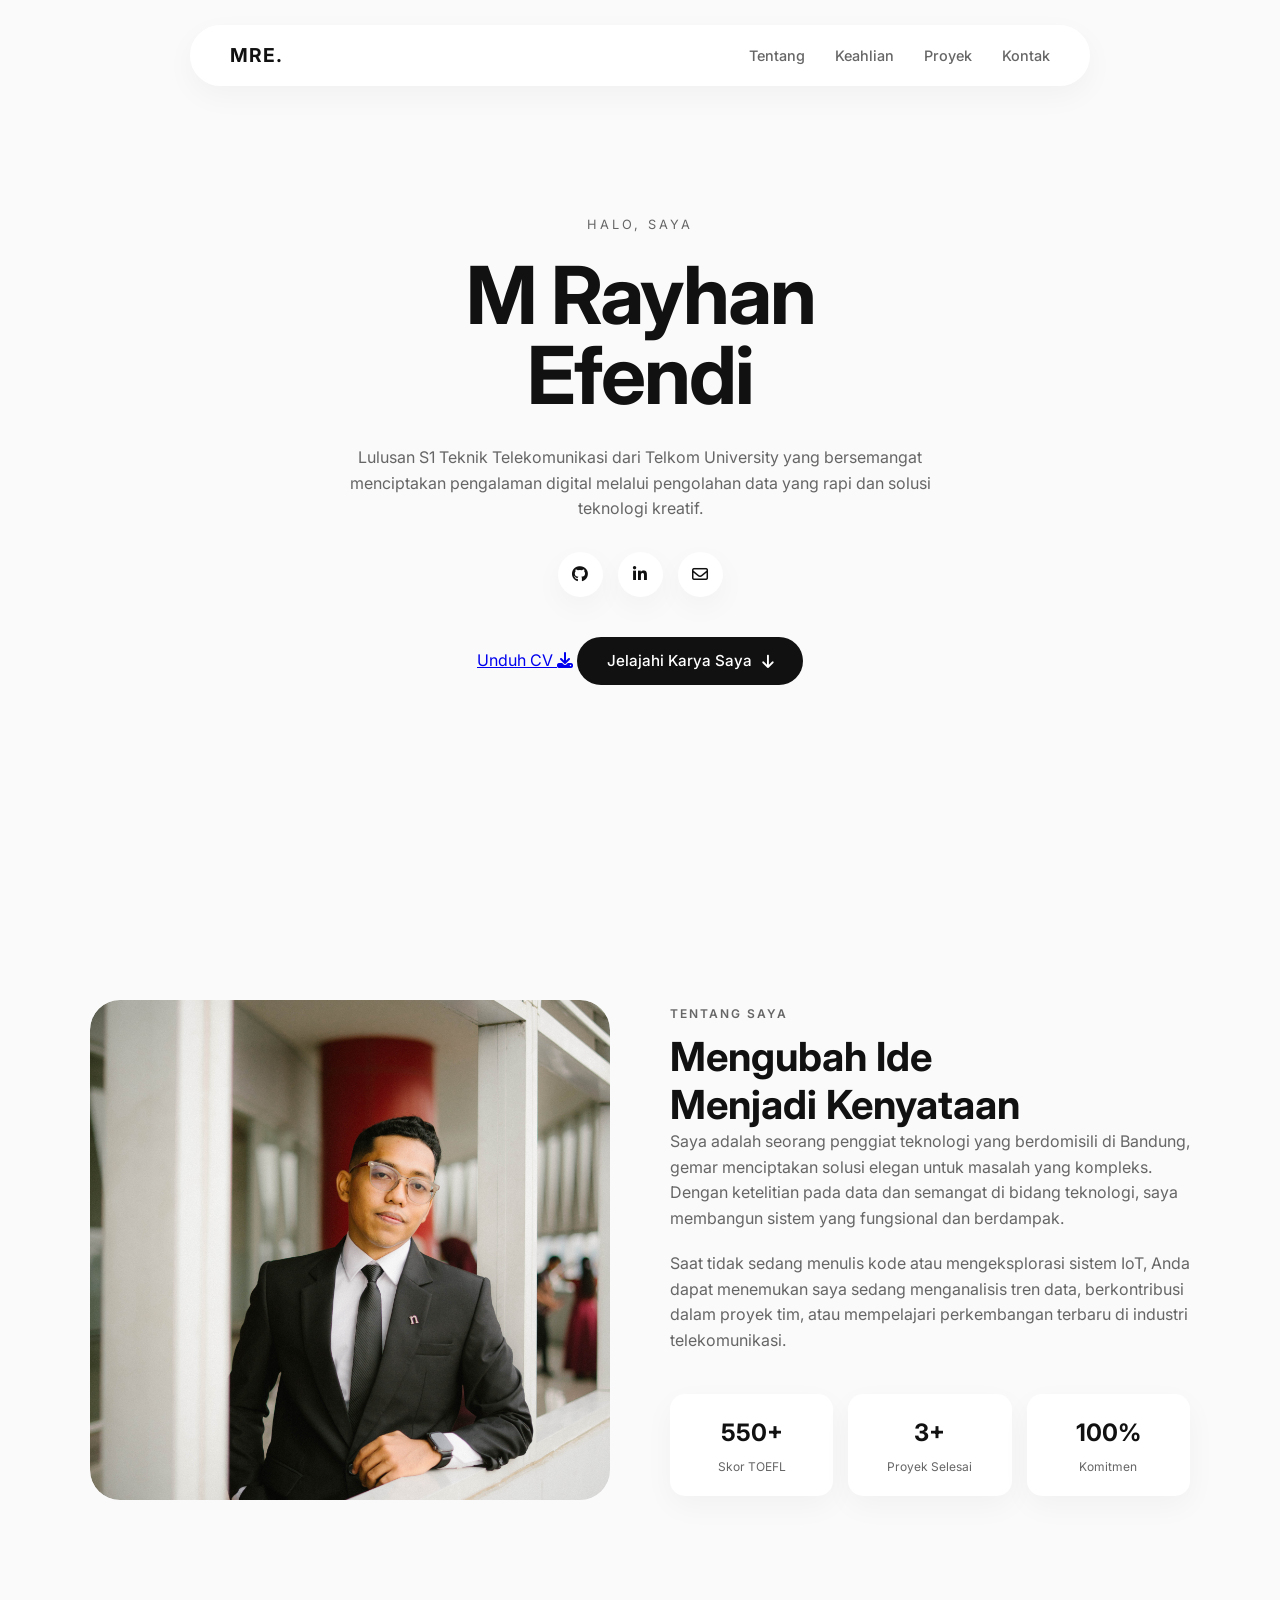
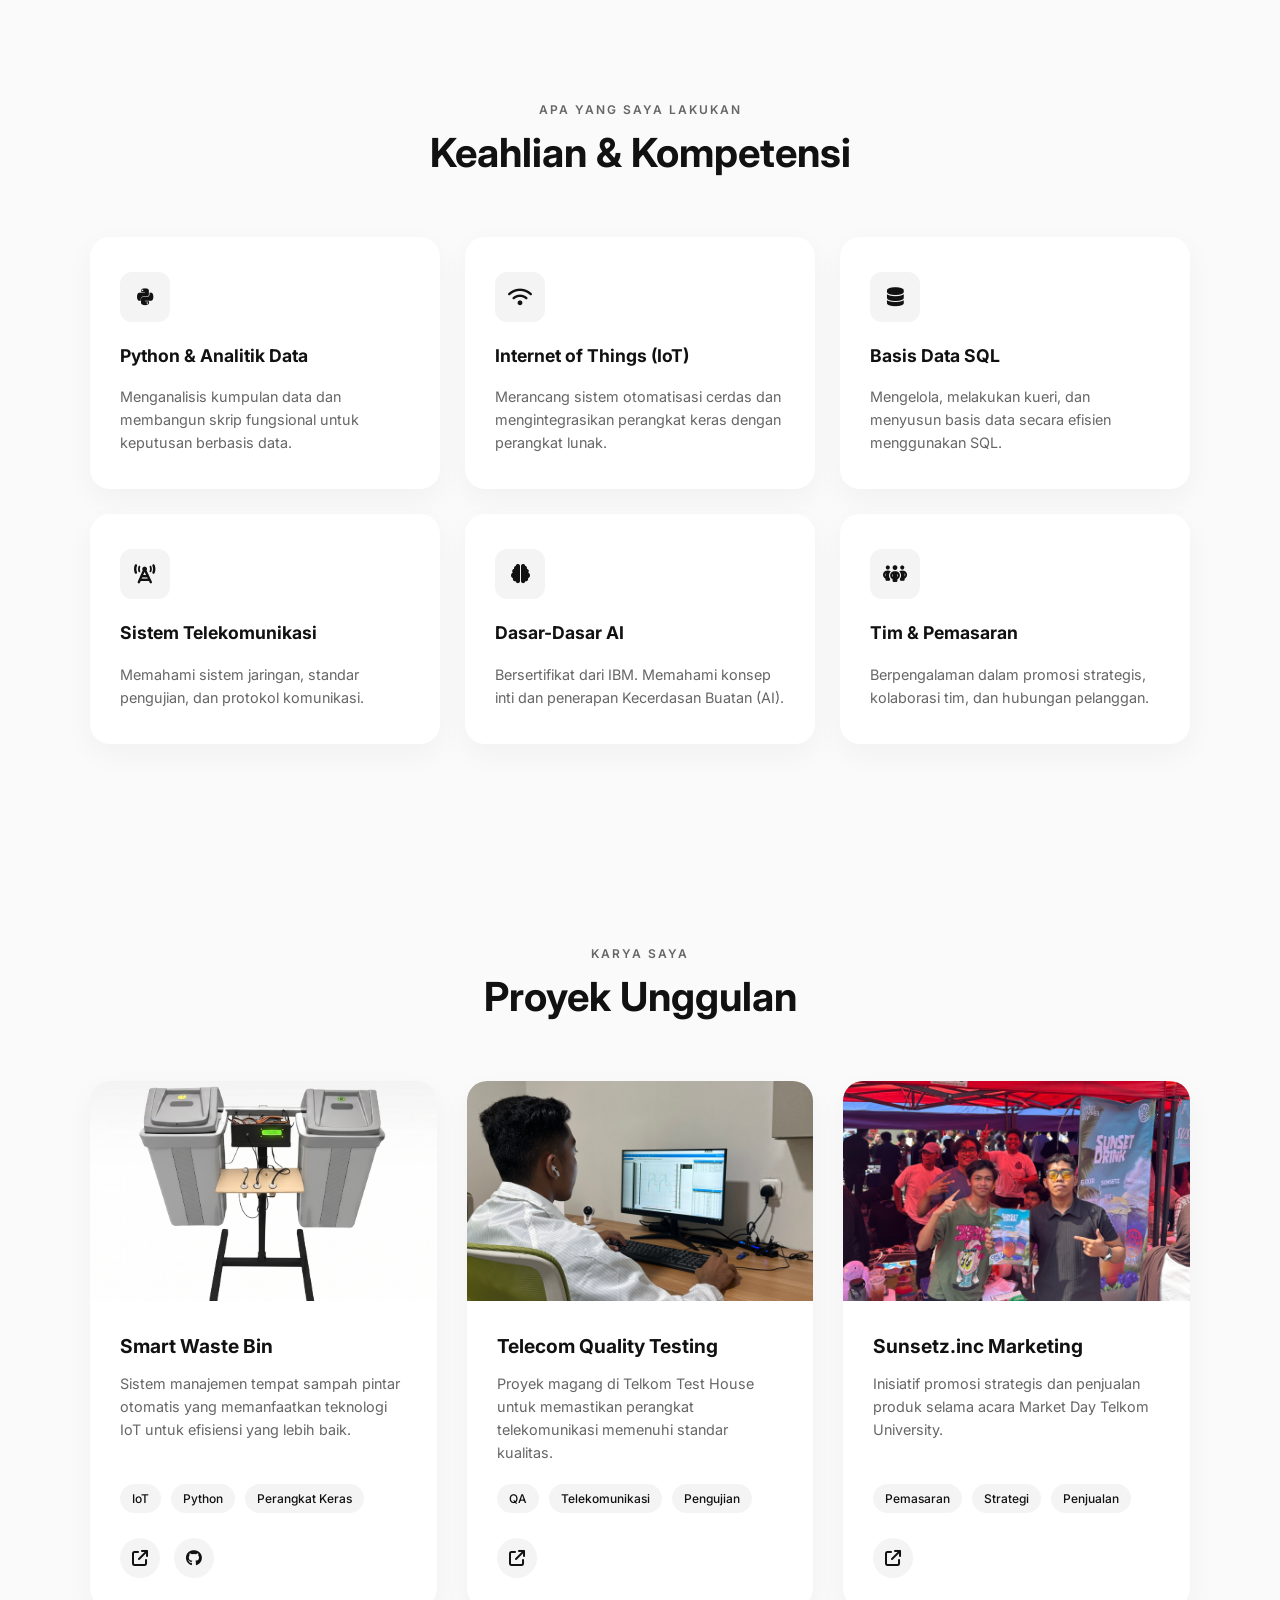
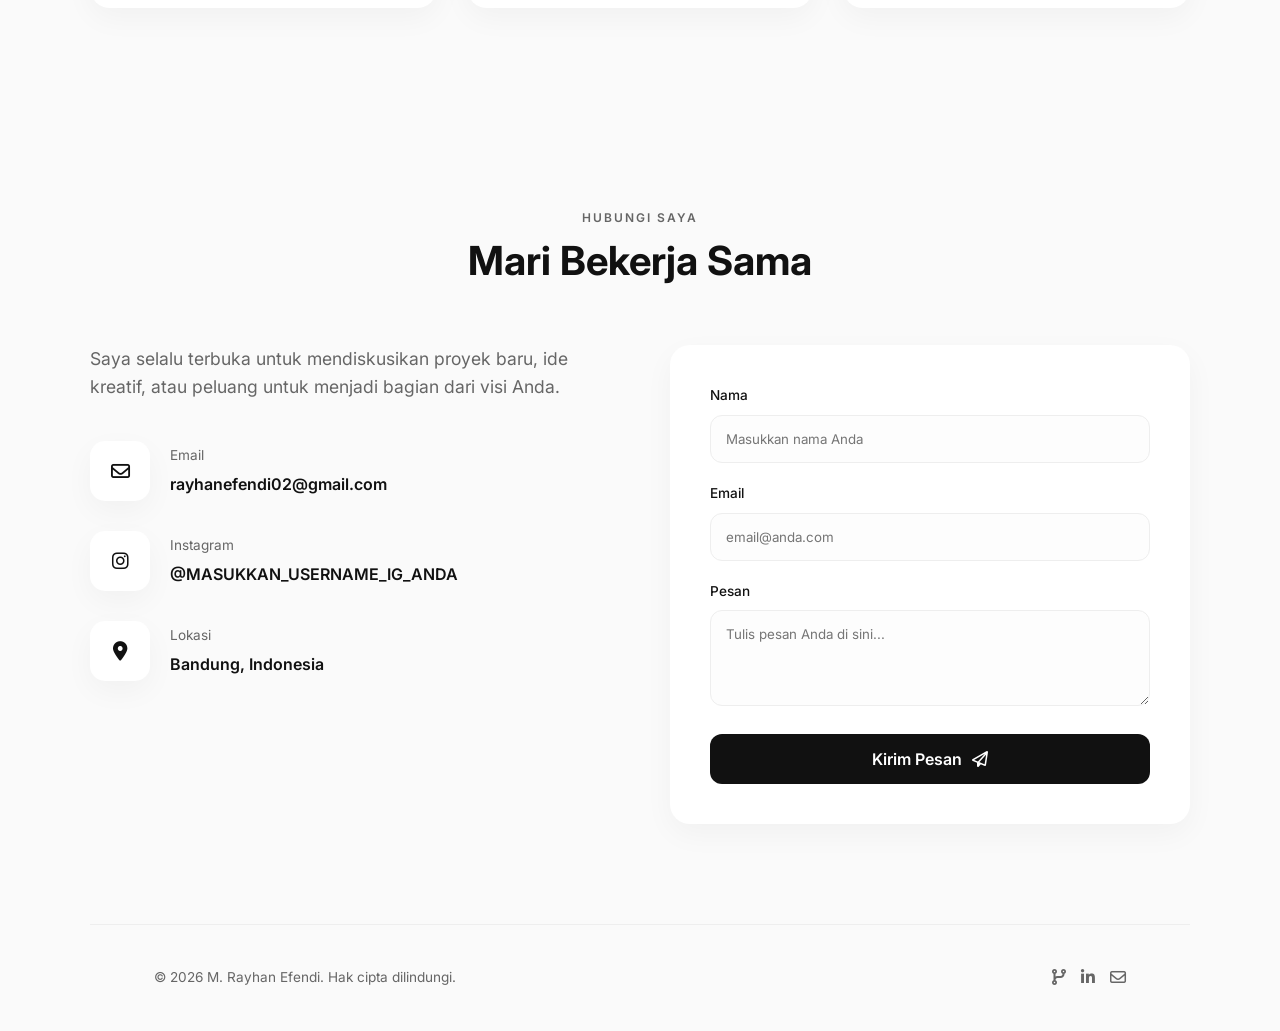
==== commit 9193e475: "Translate portfolio content to Indonesian Updated the portfolio website's content and language from " ====
--- a/index.html
+++ b/index.html
@@ -3,7 +3,7 @@
 <head>
     <meta charset="UTF-8">
     <meta name="viewport" content="width=device-width, initial-scale=1.0">
-    <title>M Rayhan Efendi | Portfolio</title>
+    <title>M Rayhan Efendi | Portofolio</title>
     <!-- Font Google: Inter -->
     <link href="https://fonts.googleapis.com/css2?family=Inter:wght@300;400;500;600;700&display=swap" rel="stylesheet">
     <!-- Ikon FontAwesome -->
@@ -16,126 +16,129 @@
     <nav class="navbar">
         <div class="logo">MRE.</div>
         <ul class="nav-links">
-            <li><a href="#about">About</a></li>
-            <li><a href="#skills">Skills</a></li>
-            <li><a href="#projects">Projects</a></li>
-            <li><a href="#contact">Contact</a></li>
+            <li><a href="#about">Tentang</a></li>
+            <li><a href="#skills">Keahlian</a></li>
+            <li><a href="#projects">Proyek</a></li>
+            <li><a href="#contact">Kontak</a></li>
         </ul>
     </nav>
 
-    <!-- Hero Section -->
+    <!-- Bagian Hero / Beranda -->
     <section id="hero" class="hero-section">
-        <p class="subtitle">HELLO, I'M</p>
+        <p class="subtitle">HALO, SAYA</p>
         <h1>M Rayhan<br>Efendi</h1>
         <p class="description">
-            A Telecommunication Engineering graduate from Telkom University who is passionate about creating digital experiences with clean data and creative technology solutions.
+            Lulusan S1 Teknik Telekomunikasi dari Telkom University yang bersemangat menciptakan pengalaman digital melalui pengolahan data yang rapi dan solusi teknologi kreatif.
         </p>
         <div class="social-icons">
             <a href="https://github.com/rayhanefendi1"><i class="fa-brands fa-github"></i></a>
             <a href="https://www.linkedin.com/in/rayhanefendi/"><i class="fa-brands fa-linkedin-in"></i></a>
             <a href="https://mail.google.com/mail/?view=cm&fs=1&to=rayhanefendi02@gmail.com" target="_blank"><i class="fa-regular fa-envelope"></i></a>
         </div>
-        <a href="#projects" class="btn-primary">Explore My Work <i class="fa-solid fa-arrow-down"></i></a>
-    </section>
-
-    <!-- About Section -->
+        <div class="hero-buttons">
+            <a href="MASUKKAN_LINK_GOOGLE_DRIVE_CV_ANDA_DISINI" target="_blank" class="btn-secondary">Unduh CV <i class="fa-solid fa-download"></i></a>
+            <a href="#projects" class="btn-primary">Jelajahi Karya Saya <i class="fa-solid fa-arrow-down"></i></a>
+        </div>
+    </section>
+
+    <!-- Bagian Tentang Saya -->
     <section id="about" class="section">
         <div class="section-container about-grid">
             <div class="about-image">
-    <img src="images/profil.jpg" alt="Foto M Rayhan Efendi">
-</div>
+                <img src="images/profil.jpg" alt="Foto M Rayhan Efendi">
+            </div>
             <div class="about-content">
-                <p class="section-label">ABOUT ME</p>
-                <h2>Turning Ideas Into<br>Reality</h2>
+                <p class="section-label">TENTANG SAYA</p>
+                <h2>Mengubah Ide<br>Menjadi Kenyataan</h2>
                 <p class="text-muted">
-                    I'm a tech enthusiast based in Bandung who loves creating elegant solutions to complex problems. With a keen eye for data and a passion for technology, I build systems that are both functional and impactful.
+                    Saya adalah seorang penggiat teknologi yang berdomisili di Bandung, gemar menciptakan solusi elegan untuk masalah yang kompleks. Dengan ketelitian pada data dan semangat di bidang teknologi, saya membangun sistem yang fungsional dan berdampak.
                 </p>
                 <p class="text-muted">
-                    When I'm not coding or exploring IoT systems, you can find me analyzing data trends, contributing to team projects, or learning new advancements in the telecommunication industry.
+                    Saat tidak sedang menulis kode atau mengeksplorasi sistem IoT, Anda dapat menemukan saya sedang menganalisis tren data, berkontribusi dalam proyek tim, atau mempelajari perkembangan terbaru di industri telekomunikasi.
                 </p>
                 <div class="stats-grid">
                     <div class="stat-box">
                         <h3>550+</h3>
-                        <p>TOEFL Score</p>
+                        <p>Skor TOEFL</p>
                     </div>
                     <div class="stat-box">
                         <h3>3+</h3>
-                        <p>Projects Done</p>
+                        <p>Proyek Selesai</p>
                     </div>
                     <div class="stat-box">
                         <h3>100%</h3>
-                        <p>Commitment</p>
-                    </div>
-                </div>
-            </div>
-        </div>
-    </section>
-
-    <!-- Skills Section -->
+                        <p>Komitmen</p>
+                    </div>
+                </div>
+            </div>
+        </div>
+    </section>
+
+    <!-- Bagian Keahlian -->
     <section id="skills" class="section">
         <div class="section-header">
-            <p class="section-label">WHAT I DO</p>
-            <h2>Skills & Expertise</h2>
+            <p class="section-label">APA YANG SAYA LAKUKAN</p>
+            <h2>Keahlian & Kompetensi</h2>
         </div>
         <div class="section-container skills-grid">
             <!-- Card 1 -->
             <div class="skill-card">
                 <div class="icon-box"><i class="fa-brands fa-python"></i></div>
-                <h3>Python & Data Analytics</h3>
-                <p>Analyzing datasets and building functional scripts for data-driven decisions.</p>
+                <h3>Python & Analitik Data</h3>
+                <p>Menganalisis kumpulan data dan membangun skrip fungsional untuk keputusan berbasis data.</p>
             </div>
             <!-- Card 2 -->
             <div class="skill-card">
                 <div class="icon-box"><i class="fa-solid fa-wifi"></i></div>
                 <h3>Internet of Things (IoT)</h3>
-                <p>Designing smart automation systems and integrating hardware with software.</p>
+                <p>Merancang sistem otomatisasi cerdas dan mengintegrasikan perangkat keras dengan perangkat lunak.</p>
             </div>
             <!-- Card 3 -->
             <div class="skill-card">
                 <div class="icon-box"><i class="fa-solid fa-database"></i></div>
-                <h3>SQL Database</h3>
-                <p>Managing, querying, and structuring databases efficiently using SQL.</p>
+                <h3>Basis Data SQL</h3>
+                <p>Mengelola, melakukan kueri, dan menyusun basis data secara efisien menggunakan SQL.</p>
             </div>
             <!-- Card 4 -->
             <div class="skill-card">
                 <div class="icon-box"><i class="fa-solid fa-tower-cell"></i></div>
-                <h3>Telecommunication</h3>
-                <p>Understanding network systems, testing standards, and communication protocols.</p>
+                <h3>Sistem Telekomunikasi</h3>
+                <p>Memahami sistem jaringan, standar pengujian, dan protokol komunikasi.</p>
             </div>
             <!-- Card 5 -->
             <div class="skill-card">
                 <div class="icon-box"><i class="fa-solid fa-brain"></i></div>
-                <h3>AI Fundamentals</h3>
-                <p>Certified by IBM. Grasping the core concepts and applications of Artificial Intelligence.</p>
+                <h3>Dasar-Dasar AI</h3>
+                <p>Bersertifikat dari IBM. Memahami konsep inti dan penerapan Kecerdasan Buatan (AI).</p>
             </div>
             <!-- Card 6 -->
             <div class="skill-card">
                 <div class="icon-box"><i class="fa-solid fa-people-group"></i></div>
-                <h3>Team & Marketing</h3>
-                <p>Experienced in strategic promotion, team collaboration, and customer relations.</p>
-            </div>
-        </div>
-    </section>
-
-    <!-- Projects Section -->
+                <h3>Tim & Pemasaran</h3>
+                <p>Berpengalaman dalam promosi strategis, kolaborasi tim, dan hubungan pelanggan.</p>
+            </div>
+        </div>
+    </section>
+
+    <!-- Bagian Proyek -->
     <section id="projects" class="section">
         <div class="section-header">
-            <p class="section-label">MY WORK</p>
-            <h2>Featured Projects</h2>
+            <p class="section-label">KARYA SAYA</p>
+            <h2>Proyek Unggulan</h2>
         </div>
         <div class="section-container projects-grid">
             <!-- Project 1 -->
             <div class="project-card">
                 <div class="project-img">
-    <img src="images/proyek1.png" alt="Proyek Smart Waste Bin">
-</div>
+                    <img src="images/proyek1.png" alt="Proyek Smart Waste Bin">
+                </div>
                 <div class="project-info">
                     <h3>Smart Waste Bin</h3>
-                    <p>An automated smart waste management system utilizing IoT technology for better efficiency.</p>
+                    <p>Sistem manajemen tempat sampah pintar otomatis yang memanfaatkan teknologi IoT untuk efisiensi yang lebih baik.</p>
                     <div class="tags">
                         <span>IoT</span>
                         <span>Python</span>
-                        <span>Hardware</span>
+                        <span>Perangkat Keras</span>
                     </div>
                     <div class="project-links">
                         <a href="https://repository.telkomuniversity.ac.id/pustaka/239246/pengembangan-aplikasi-bank-sampah-dan-perancangan-tempat-sampah-pintar-berbasis-iot-dalam-bentuk-buku-karya-ilmiah.html"><i class="fa-solid fa-arrow-up-right-from-square"></i></a>
@@ -146,15 +149,15 @@
             <!-- Project 2 -->
             <div class="project-card">
                 <div class="project-img">
-    <img src="images/proyek2.JPG" alt="Magang Telkom Test House">
-</div>
+                    <img src="images/proyek2.JPG" alt="Magang Telkom Test House">
+                </div>
                 <div class="project-info">
                     <h3>Telecom Quality Testing</h3>
-                    <p>Internship project at Telkom Test House ensuring telecommunication devices meet quality standards.</p>
+                    <p>Proyek magang di Telkom Test House untuk memastikan perangkat telekomunikasi memenuhi standar kualitas.</p>
                     <div class="tags">
                         <span>QA</span>
-                        <span>Telecom</span>
-                        <span>Testing</span>
+                        <span>Telekomunikasi</span>
+                        <span>Pengujian</span>
                     </div>
                     <div class="project-links">
                         <a href="https://telkomtesthouse.co.id/"><i class="fa-solid fa-arrow-up-right-from-square"></i></a>
@@ -164,15 +167,15 @@
             <!-- Project 3 -->
             <div class="project-card">
                 <div class="project-img">
-    <img src="images/proyek3.jpg" alt="Market Day Telkom University">
-</div>
+                    <img src="images/proyek3.jpg" alt="Market Day Telkom University">
+                </div>
                 <div class="project-info">
                     <h3>Sunsetz.inc Marketing</h3>
-                    <p>Strategic promotion and product sales initiative during Telkom University Market Day.</p>
+                    <p>Inisiatif promosi strategis dan penjualan produk selama acara Market Day Telkom University.</p>
                     <div class="tags">
-                        <span>Marketing</span>
-                        <span>Strategy</span>
-                        <span>Sales</span>
+                        <span>Pemasaran</span>
+                        <span>Strategi</span>
+                        <span>Penjualan</span>
                     </div>
                     <div class="project-links">
                         <a href="https://www.instagram.com/sunsetz.inc?utm_source=ig_web_button_share_sheet&igsh=ZDNlZDc0MzIxNw=="><i class="fa-solid fa-arrow-up-right-from-square"></i></a>
@@ -182,50 +185,59 @@
         </div>
     </section>
 
-    <!-- Contact Section -->
+    <!-- Bagian Kontak -->
     <section id="contact" class="section">
         <div class="section-header">
-            <p class="section-label">GET IN TOUCH</p>
-            <h2>Let's Work Together</h2>
+            <p class="section-label">HUBUNGI SAYA</p>
+            <h2>Mari Bekerja Sama</h2>
         </div>
         <div class="section-container contact-grid">
             <div class="contact-info">
-                <p class="contact-desc">I'm always open to discussing new projects, creative ideas, or opportunities to be part of your vision.</p>
+                <p class="contact-desc">Saya selalu terbuka untuk mendiskusikan proyek baru, ide kreatif, atau peluang untuk menjadi bagian dari visi Anda.</p>
                 
-                <!-- Tombol Klik Email (Langsung ke Gmail) -->
-<a href="https://mail.google.com/mail/?view=cm&fs=1&to=rayhanefendi02@gmail.com" target="_blank" class="contact-item link-interaktif">
-    <div class="icon-box"><i class="fa-regular fa-envelope"></i></div>
-    <div>
-        <p class="item-title">Email</p>
-        <p class="item-detail">rayhanefendi02@gmail.com</p>
-    </div>
-</a>
-
-<!-- Tombol Klik Lokasi (Membuka Google Maps) -->
-<a href="https://maps.google.com/?q=Bandung,Indonesia" target="_blank" class="contact-item link-interaktif">
-    <div class="icon-box"><i class="fa-solid fa-location-dot"></i></div>
-    <div>
-        <p class="item-title">Location</p>
-        <p class="item-detail">Bandung, Indonesia</p>
-    </div>
-</a>
+                <!-- Tombol Klik Email -->
+                <a href="https://mail.google.com/mail/?view=cm&fs=1&to=rayhanefendi02@gmail.com" target="_blank" class="contact-item link-interaktif">
+                    <div class="icon-box"><i class="fa-regular fa-envelope"></i></div>
+                    <div>
+                        <p class="item-title">Email</p>
+                        <p class="item-detail">rayhanefendi02@gmail.com</p>
+                    </div>
+                </a>
+
+                <!-- Tombol Klik Instagram -->
+                <a href="https://www.instagram.com/MASUKKAN_USERNAME_IG_ANDA" target="_blank" class="contact-item link-interaktif">
+                    <div class="icon-box"><i class="fa-brands fa-instagram"></i></div>
+                    <div>
+                        <p class="item-title">Instagram</p>
+                        <p class="item-detail">@MASUKKAN_USERNAME_IG_ANDA</p>
+                    </div>
+                </a>
+
+                <!-- Tombol Klik Lokasi -->
+                <a href="https://maps.google.com/?q=Bandung,Indonesia" target="_blank" class="contact-item link-interaktif">
+                    <div class="icon-box"><i class="fa-solid fa-location-dot"></i></div>
+                    <div>
+                        <p class="item-title">Lokasi</p>
+                        <p class="item-detail">Bandung, Indonesia</p>
+                    </div>
+                </a>
             </div>
             
             <div class="contact-form">
                 <form>
                     <div class="form-group">
-                        <label>Name</label>
-                        <input type="text" placeholder="Your name">
+                        <label>Nama</label>
+                        <input type="text" placeholder="Masukkan nama Anda">
                     </div>
                     <div class="form-group">
                         <label>Email</label>
-                        <input type="email" placeholder="your@email.com">
+                        <input type="email" placeholder="email@anda.com">
                     </div>
                     <div class="form-group">
-                        <label>Message</label>
-                        <textarea rows="4" placeholder="Your message"></textarea>
-                    </div>
-                    <button type="submit" class="btn-submit">Send Message <i class="fa-regular fa-paper-plane"></i></button>
+                        <label>Pesan</label>
+                        <textarea rows="4" placeholder="Tulis pesan Anda di sini..."></textarea>
+                    </div>
+                    <button type="submit" class="btn-submit">Kirim Pesan <i class="fa-regular fa-paper-plane"></i></button>
                 </form>
             </div>
         </div>
@@ -233,7 +245,7 @@
 
     <!-- Footer -->
     <footer>
-        <p>&copy; 2026 M Rayhan Efendi. All rights reserved.</p>
+        <p>&copy; 2026 M. Rayhan Efendi. Hak cipta dilindungi.</p>
         <div class="footer-icons">
             <a href="#"><i class="fa-solid fa-code-branch"></i></a>
             <a href="https://www.linkedin.com/in/rayhanefendi/"><i class="fa-brands fa-linkedin-in"></i></a>
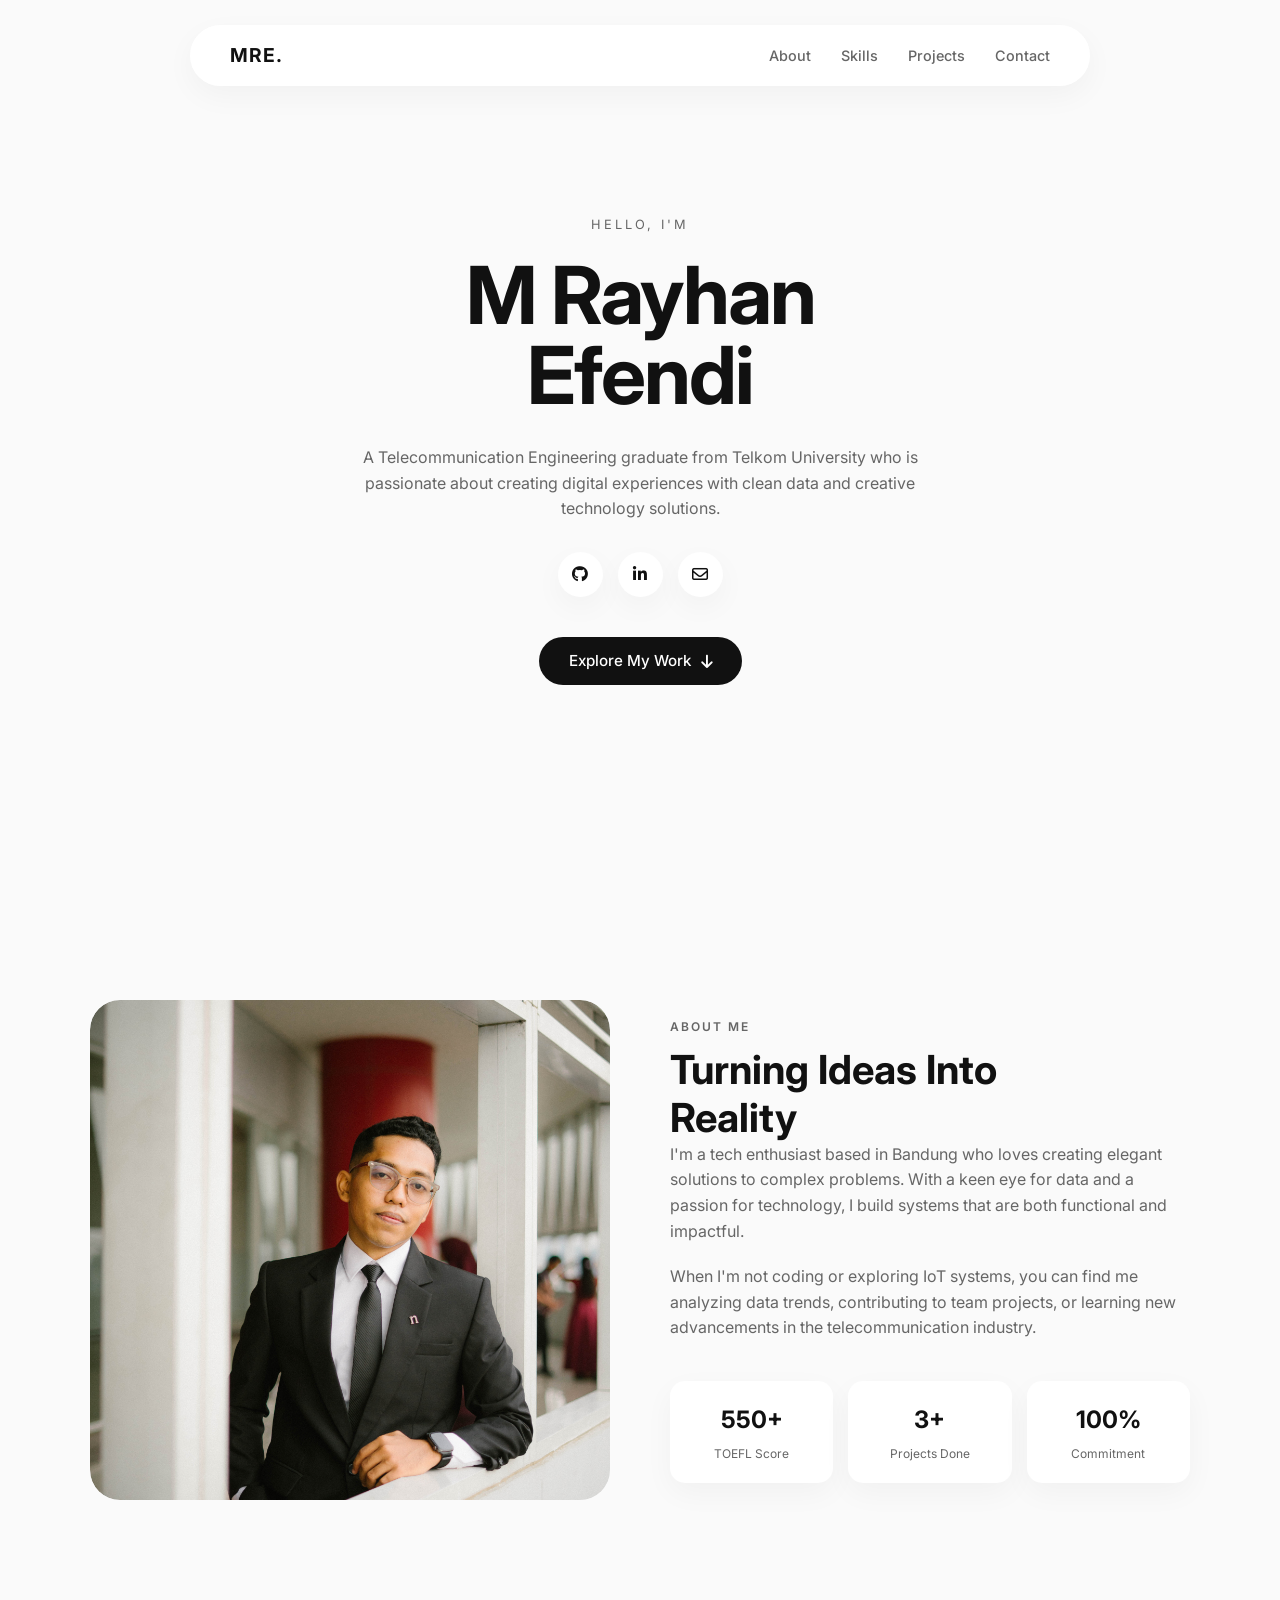
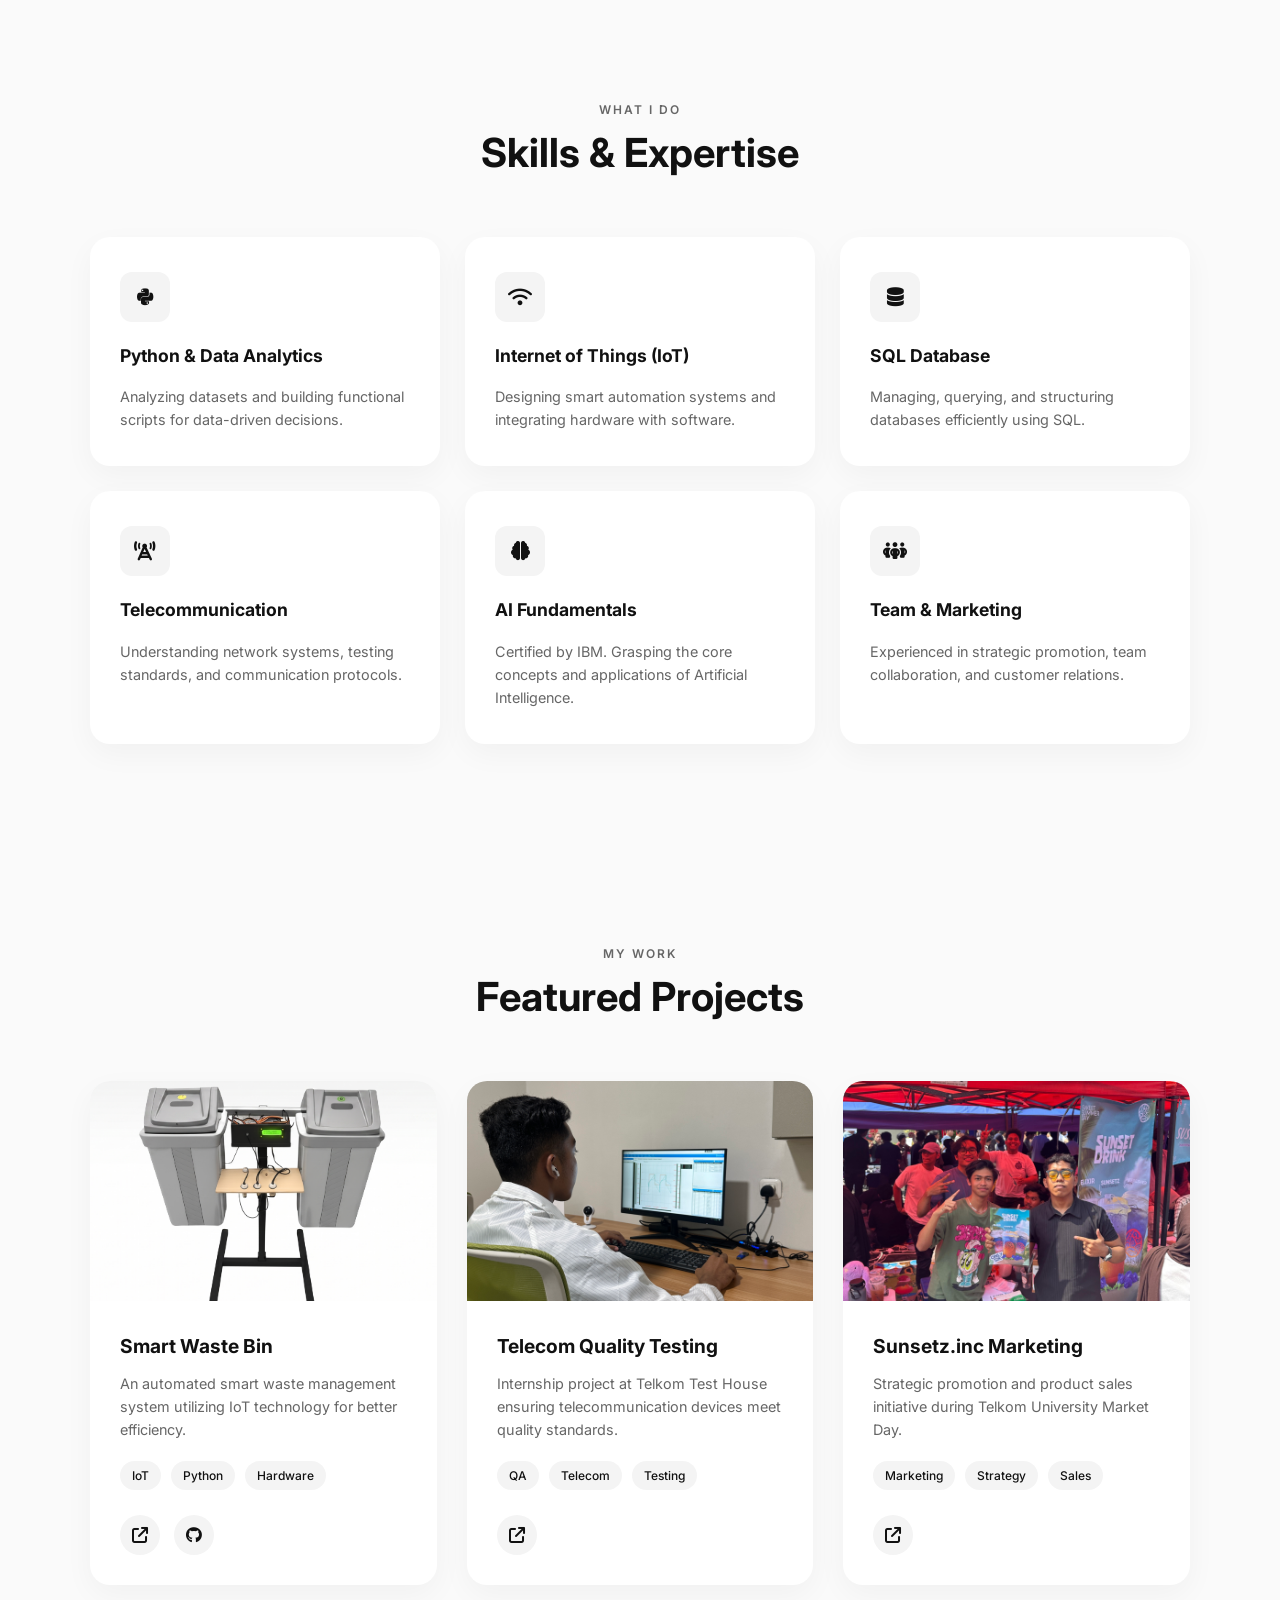
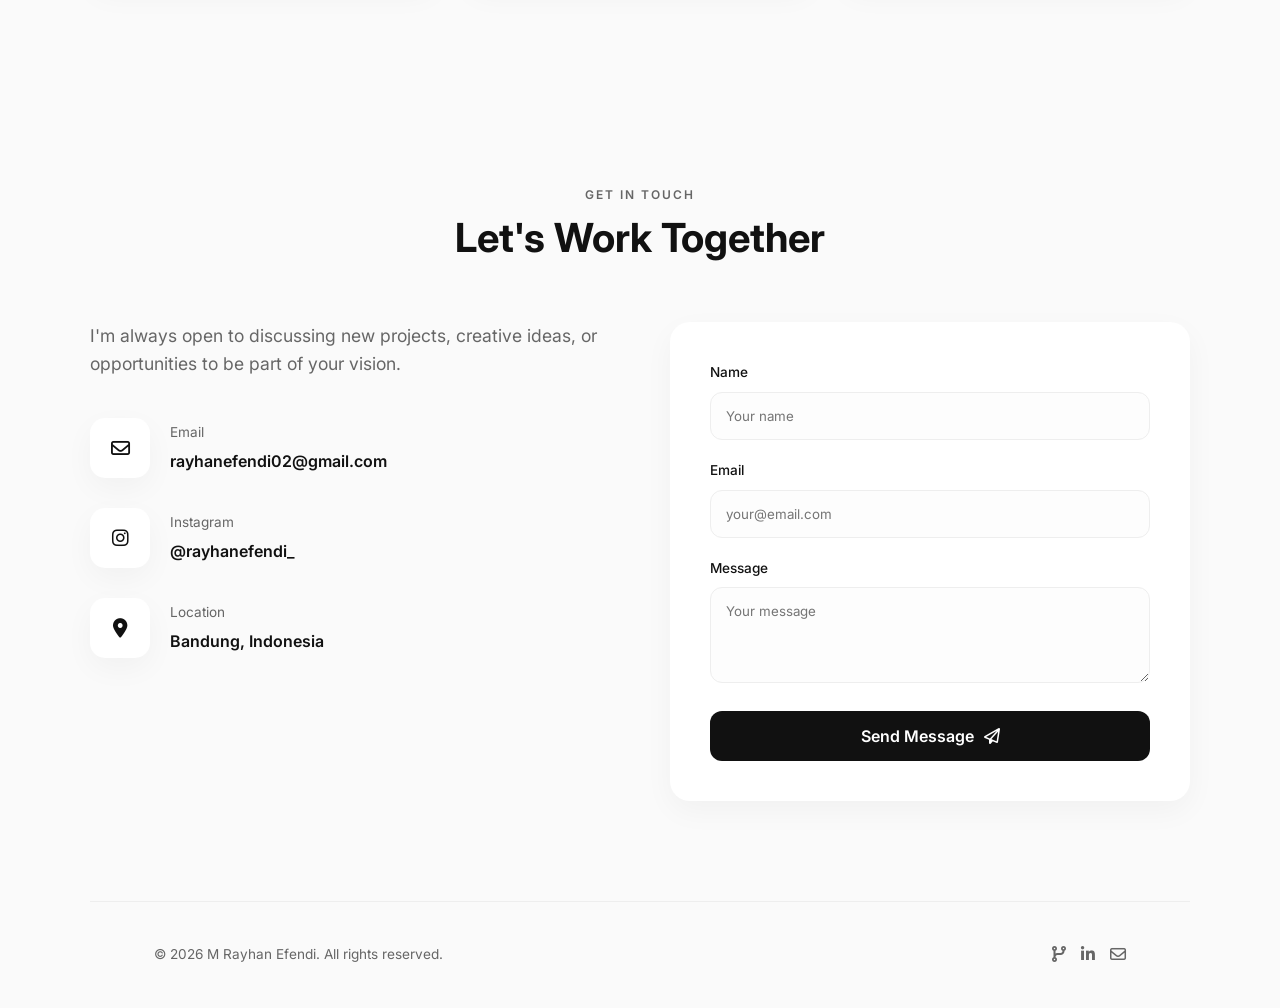
==== commit 19b31c69: "Update index.html for portfolio content and styling" ====
--- a/index.html
+++ b/index.html
@@ -3,7 +3,7 @@
 <head>
     <meta charset="UTF-8">
     <meta name="viewport" content="width=device-width, initial-scale=1.0">
-    <title>M Rayhan Efendi | Portofolio</title>
+    <title>M Rayhan Efendi | Portfolio</title>
     <!-- Font Google: Inter -->
     <link href="https://fonts.googleapis.com/css2?family=Inter:wght@300;400;500;600;700&display=swap" rel="stylesheet">
     <!-- Ikon FontAwesome -->
@@ -16,129 +16,126 @@
     <nav class="navbar">
         <div class="logo">MRE.</div>
         <ul class="nav-links">
-            <li><a href="#about">Tentang</a></li>
-            <li><a href="#skills">Keahlian</a></li>
-            <li><a href="#projects">Proyek</a></li>
-            <li><a href="#contact">Kontak</a></li>
+            <li><a href="#about">About</a></li>
+            <li><a href="#skills">Skills</a></li>
+            <li><a href="#projects">Projects</a></li>
+            <li><a href="#contact">Contact</a></li>
         </ul>
     </nav>
 
-    <!-- Bagian Hero / Beranda -->
+    <!-- Hero Section -->
     <section id="hero" class="hero-section">
-        <p class="subtitle">HALO, SAYA</p>
+        <p class="subtitle">HELLO, I'M</p>
         <h1>M Rayhan<br>Efendi</h1>
         <p class="description">
-            Lulusan S1 Teknik Telekomunikasi dari Telkom University yang bersemangat menciptakan pengalaman digital melalui pengolahan data yang rapi dan solusi teknologi kreatif.
+            A Telecommunication Engineering graduate from Telkom University who is passionate about creating digital experiences with clean data and creative technology solutions.
         </p>
         <div class="social-icons">
             <a href="https://github.com/rayhanefendi1"><i class="fa-brands fa-github"></i></a>
             <a href="https://www.linkedin.com/in/rayhanefendi/"><i class="fa-brands fa-linkedin-in"></i></a>
             <a href="https://mail.google.com/mail/?view=cm&fs=1&to=rayhanefendi02@gmail.com" target="_blank"><i class="fa-regular fa-envelope"></i></a>
         </div>
-        <div class="hero-buttons">
-            <a href="MASUKKAN_LINK_GOOGLE_DRIVE_CV_ANDA_DISINI" target="_blank" class="btn-secondary">Unduh CV <i class="fa-solid fa-download"></i></a>
-            <a href="#projects" class="btn-primary">Jelajahi Karya Saya <i class="fa-solid fa-arrow-down"></i></a>
-        </div>
-    </section>
-
-    <!-- Bagian Tentang Saya -->
+        <a href="#projects" class="btn-primary">Explore My Work <i class="fa-solid fa-arrow-down"></i></a>
+    </section>
+
+    <!-- About Section -->
     <section id="about" class="section">
         <div class="section-container about-grid">
             <div class="about-image">
-                <img src="images/profil.jpg" alt="Foto M Rayhan Efendi">
-            </div>
+    <img src="images/profil.jpg" alt="Foto M Rayhan Efendi">
+</div>
             <div class="about-content">
-                <p class="section-label">TENTANG SAYA</p>
-                <h2>Mengubah Ide<br>Menjadi Kenyataan</h2>
+                <p class="section-label">ABOUT ME</p>
+                <h2>Turning Ideas Into<br>Reality</h2>
                 <p class="text-muted">
-                    Saya adalah seorang penggiat teknologi yang berdomisili di Bandung, gemar menciptakan solusi elegan untuk masalah yang kompleks. Dengan ketelitian pada data dan semangat di bidang teknologi, saya membangun sistem yang fungsional dan berdampak.
+                    I'm a tech enthusiast based in Bandung who loves creating elegant solutions to complex problems. With a keen eye for data and a passion for technology, I build systems that are both functional and impactful.
                 </p>
                 <p class="text-muted">
-                    Saat tidak sedang menulis kode atau mengeksplorasi sistem IoT, Anda dapat menemukan saya sedang menganalisis tren data, berkontribusi dalam proyek tim, atau mempelajari perkembangan terbaru di industri telekomunikasi.
+                    When I'm not coding or exploring IoT systems, you can find me analyzing data trends, contributing to team projects, or learning new advancements in the telecommunication industry.
                 </p>
                 <div class="stats-grid">
                     <div class="stat-box">
                         <h3>550+</h3>
-                        <p>Skor TOEFL</p>
+                        <p>TOEFL Score</p>
                     </div>
                     <div class="stat-box">
                         <h3>3+</h3>
-                        <p>Proyek Selesai</p>
+                        <p>Projects Done</p>
                     </div>
                     <div class="stat-box">
                         <h3>100%</h3>
-                        <p>Komitmen</p>
-                    </div>
-                </div>
-            </div>
-        </div>
-    </section>
-
-    <!-- Bagian Keahlian -->
+                        <p>Commitment</p>
+                    </div>
+                </div>
+            </div>
+        </div>
+    </section>
+
+    <!-- Skills Section -->
     <section id="skills" class="section">
         <div class="section-header">
-            <p class="section-label">APA YANG SAYA LAKUKAN</p>
-            <h2>Keahlian & Kompetensi</h2>
+            <p class="section-label">WHAT I DO</p>
+            <h2>Skills & Expertise</h2>
         </div>
         <div class="section-container skills-grid">
             <!-- Card 1 -->
             <div class="skill-card">
                 <div class="icon-box"><i class="fa-brands fa-python"></i></div>
-                <h3>Python & Analitik Data</h3>
-                <p>Menganalisis kumpulan data dan membangun skrip fungsional untuk keputusan berbasis data.</p>
+                <h3>Python & Data Analytics</h3>
+                <p>Analyzing datasets and building functional scripts for data-driven decisions.</p>
             </div>
             <!-- Card 2 -->
             <div class="skill-card">
                 <div class="icon-box"><i class="fa-solid fa-wifi"></i></div>
                 <h3>Internet of Things (IoT)</h3>
-                <p>Merancang sistem otomatisasi cerdas dan mengintegrasikan perangkat keras dengan perangkat lunak.</p>
+                <p>Designing smart automation systems and integrating hardware with software.</p>
             </div>
             <!-- Card 3 -->
             <div class="skill-card">
                 <div class="icon-box"><i class="fa-solid fa-database"></i></div>
-                <h3>Basis Data SQL</h3>
-                <p>Mengelola, melakukan kueri, dan menyusun basis data secara efisien menggunakan SQL.</p>
+                <h3>SQL Database</h3>
+                <p>Managing, querying, and structuring databases efficiently using SQL.</p>
             </div>
             <!-- Card 4 -->
             <div class="skill-card">
                 <div class="icon-box"><i class="fa-solid fa-tower-cell"></i></div>
-                <h3>Sistem Telekomunikasi</h3>
-                <p>Memahami sistem jaringan, standar pengujian, dan protokol komunikasi.</p>
+                <h3>Telecommunication</h3>
+                <p>Understanding network systems, testing standards, and communication protocols.</p>
             </div>
             <!-- Card 5 -->
             <div class="skill-card">
                 <div class="icon-box"><i class="fa-solid fa-brain"></i></div>
-                <h3>Dasar-Dasar AI</h3>
-                <p>Bersertifikat dari IBM. Memahami konsep inti dan penerapan Kecerdasan Buatan (AI).</p>
+                <h3>AI Fundamentals</h3>
+                <p>Certified by IBM. Grasping the core concepts and applications of Artificial Intelligence.</p>
             </div>
             <!-- Card 6 -->
             <div class="skill-card">
                 <div class="icon-box"><i class="fa-solid fa-people-group"></i></div>
-                <h3>Tim & Pemasaran</h3>
-                <p>Berpengalaman dalam promosi strategis, kolaborasi tim, dan hubungan pelanggan.</p>
-            </div>
-        </div>
-    </section>
-
-    <!-- Bagian Proyek -->
+                <h3>Team & Marketing</h3>
+                <p>Experienced in strategic promotion, team collaboration, and customer relations.</p>
+            </div>
+        </div>
+    </section>
+
+    <!-- Projects Section -->
     <section id="projects" class="section">
         <div class="section-header">
-            <p class="section-label">KARYA SAYA</p>
-            <h2>Proyek Unggulan</h2>
+            <p class="section-label">MY WORK</p>
+            <h2>Featured Projects</h2>
         </div>
         <div class="section-container projects-grid">
             <!-- Project 1 -->
             <div class="project-card">
                 <div class="project-img">
-                    <img src="images/proyek1.png" alt="Proyek Smart Waste Bin">
-                </div>
+    <img src="images/proyek1.png" alt="Proyek Smart Waste Bin">
+</div>
                 <div class="project-info">
                     <h3>Smart Waste Bin</h3>
-                    <p>Sistem manajemen tempat sampah pintar otomatis yang memanfaatkan teknologi IoT untuk efisiensi yang lebih baik.</p>
+                    <p>An automated smart waste management system utilizing IoT technology for better efficiency.</p>
                     <div class="tags">
                         <span>IoT</span>
                         <span>Python</span>
-                        <span>Perangkat Keras</span>
+                        <span>Hardware</span>
                     </div>
                     <div class="project-links">
                         <a href="https://repository.telkomuniversity.ac.id/pustaka/239246/pengembangan-aplikasi-bank-sampah-dan-perancangan-tempat-sampah-pintar-berbasis-iot-dalam-bentuk-buku-karya-ilmiah.html"><i class="fa-solid fa-arrow-up-right-from-square"></i></a>
@@ -149,15 +146,15 @@
             <!-- Project 2 -->
             <div class="project-card">
                 <div class="project-img">
-                    <img src="images/proyek2.JPG" alt="Magang Telkom Test House">
-                </div>
+    <img src="images/proyek2.JPG" alt="Magang Telkom Test House">
+</div>
                 <div class="project-info">
                     <h3>Telecom Quality Testing</h3>
-                    <p>Proyek magang di Telkom Test House untuk memastikan perangkat telekomunikasi memenuhi standar kualitas.</p>
+                    <p>Internship project at Telkom Test House ensuring telecommunication devices meet quality standards.</p>
                     <div class="tags">
                         <span>QA</span>
-                        <span>Telekomunikasi</span>
-                        <span>Pengujian</span>
+                        <span>Telecom</span>
+                        <span>Testing</span>
                     </div>
                     <div class="project-links">
                         <a href="https://telkomtesthouse.co.id/"><i class="fa-solid fa-arrow-up-right-from-square"></i></a>
@@ -167,15 +164,15 @@
             <!-- Project 3 -->
             <div class="project-card">
                 <div class="project-img">
-                    <img src="images/proyek3.jpg" alt="Market Day Telkom University">
-                </div>
+    <img src="images/proyek3.jpg" alt="Market Day Telkom University">
+</div>
                 <div class="project-info">
                     <h3>Sunsetz.inc Marketing</h3>
-                    <p>Inisiatif promosi strategis dan penjualan produk selama acara Market Day Telkom University.</p>
+                    <p>Strategic promotion and product sales initiative during Telkom University Market Day.</p>
                     <div class="tags">
-                        <span>Pemasaran</span>
-                        <span>Strategi</span>
-                        <span>Penjualan</span>
+                        <span>Marketing</span>
+                        <span>Strategy</span>
+                        <span>Sales</span>
                     </div>
                     <div class="project-links">
                         <a href="https://www.instagram.com/sunsetz.inc?utm_source=ig_web_button_share_sheet&igsh=ZDNlZDc0MzIxNw=="><i class="fa-solid fa-arrow-up-right-from-square"></i></a>
@@ -185,59 +182,59 @@
         </div>
     </section>
 
-    <!-- Bagian Kontak -->
+    <!-- Contact Section -->
     <section id="contact" class="section">
         <div class="section-header">
-            <p class="section-label">HUBUNGI SAYA</p>
-            <h2>Mari Bekerja Sama</h2>
+            <p class="section-label">GET IN TOUCH</p>
+            <h2>Let's Work Together</h2>
         </div>
         <div class="section-container contact-grid">
             <div class="contact-info">
-                <p class="contact-desc">Saya selalu terbuka untuk mendiskusikan proyek baru, ide kreatif, atau peluang untuk menjadi bagian dari visi Anda.</p>
+                <p class="contact-desc">I'm always open to discussing new projects, creative ideas, or opportunities to be part of your vision.</p>
                 
-                <!-- Tombol Klik Email -->
-                <a href="https://mail.google.com/mail/?view=cm&fs=1&to=rayhanefendi02@gmail.com" target="_blank" class="contact-item link-interaktif">
-                    <div class="icon-box"><i class="fa-regular fa-envelope"></i></div>
-                    <div>
-                        <p class="item-title">Email</p>
-                        <p class="item-detail">rayhanefendi02@gmail.com</p>
-                    </div>
-                </a>
-
-                <!-- Tombol Klik Instagram -->
-                <a href="https://www.instagram.com/MASUKKAN_USERNAME_IG_ANDA" target="_blank" class="contact-item link-interaktif">
-                    <div class="icon-box"><i class="fa-brands fa-instagram"></i></div>
-                    <div>
-                        <p class="item-title">Instagram</p>
-                        <p class="item-detail">@MASUKKAN_USERNAME_IG_ANDA</p>
-                    </div>
-                </a>
-
-                <!-- Tombol Klik Lokasi -->
-                <a href="https://maps.google.com/?q=Bandung,Indonesia" target="_blank" class="contact-item link-interaktif">
-                    <div class="icon-box"><i class="fa-solid fa-location-dot"></i></div>
-                    <div>
-                        <p class="item-title">Lokasi</p>
-                        <p class="item-detail">Bandung, Indonesia</p>
-                    </div>
-                </a>
+<!-- Tombol Klik Email (Langsung ke Gmail) -->
+<a href="https://mail.google.com/mail/?view=cm&fs=1&to=rayhanefendi02@gmail.com" target="_blank" class="contact-item link-interaktif">
+    <div class="icon-box"><i class="fa-regular fa-envelope"></i></div>
+    <div>
+        <p class="item-title">Email</p>
+        <p class="item-detail">rayhanefendi02@gmail.com</p>
+    </div>
+</a>
+
+<!-- Tombol Klik Instagram -->
+<a href="https://www.instagram.com/rayhanefendi_/" target="_blank" class="contact-item link-interaktif">
+    <div class="icon-box"><i class="fa-brands fa-instagram"></i></div>
+    <div>
+        <p class="item-title">Instagram</p>
+        <p class="item-detail">@rayhanefendi_</p>
+    </div>
+</a>
+
+<!-- Tombol Klik Lokasi (Membuka Google Maps) -->
+<a href="https://maps.google.com/?q=Bandung,Indonesia" target="_blank" class="contact-item link-interaktif">
+    <div class="icon-box"><i class="fa-solid fa-location-dot"></i></div>
+    <div>
+        <p class="item-title">Location</p>
+        <p class="item-detail">Bandung, Indonesia</p>
+    </div>
+</a>
             </div>
             
             <div class="contact-form">
                 <form>
                     <div class="form-group">
-                        <label>Nama</label>
-                        <input type="text" placeholder="Masukkan nama Anda">
+                        <label>Name</label>
+                        <input type="text" placeholder="Your name">
                     </div>
                     <div class="form-group">
                         <label>Email</label>
-                        <input type="email" placeholder="email@anda.com">
+                        <input type="email" placeholder="your@email.com">
                     </div>
                     <div class="form-group">
-                        <label>Pesan</label>
-                        <textarea rows="4" placeholder="Tulis pesan Anda di sini..."></textarea>
-                    </div>
-                    <button type="submit" class="btn-submit">Kirim Pesan <i class="fa-regular fa-paper-plane"></i></button>
+                        <label>Message</label>
+                        <textarea rows="4" placeholder="Your message"></textarea>
+                    </div>
+                    <button type="submit" class="btn-submit">Send Message <i class="fa-regular fa-paper-plane"></i></button>
                 </form>
             </div>
         </div>
@@ -245,7 +242,7 @@
 
     <!-- Footer -->
     <footer>
-        <p>&copy; 2026 M. Rayhan Efendi. Hak cipta dilindungi.</p>
+        <p>&copy; 2026 M Rayhan Efendi. All rights reserved.</p>
         <div class="footer-icons">
             <a href="#"><i class="fa-solid fa-code-branch"></i></a>
             <a href="https://www.linkedin.com/in/rayhanefendi/"><i class="fa-brands fa-linkedin-in"></i></a>
